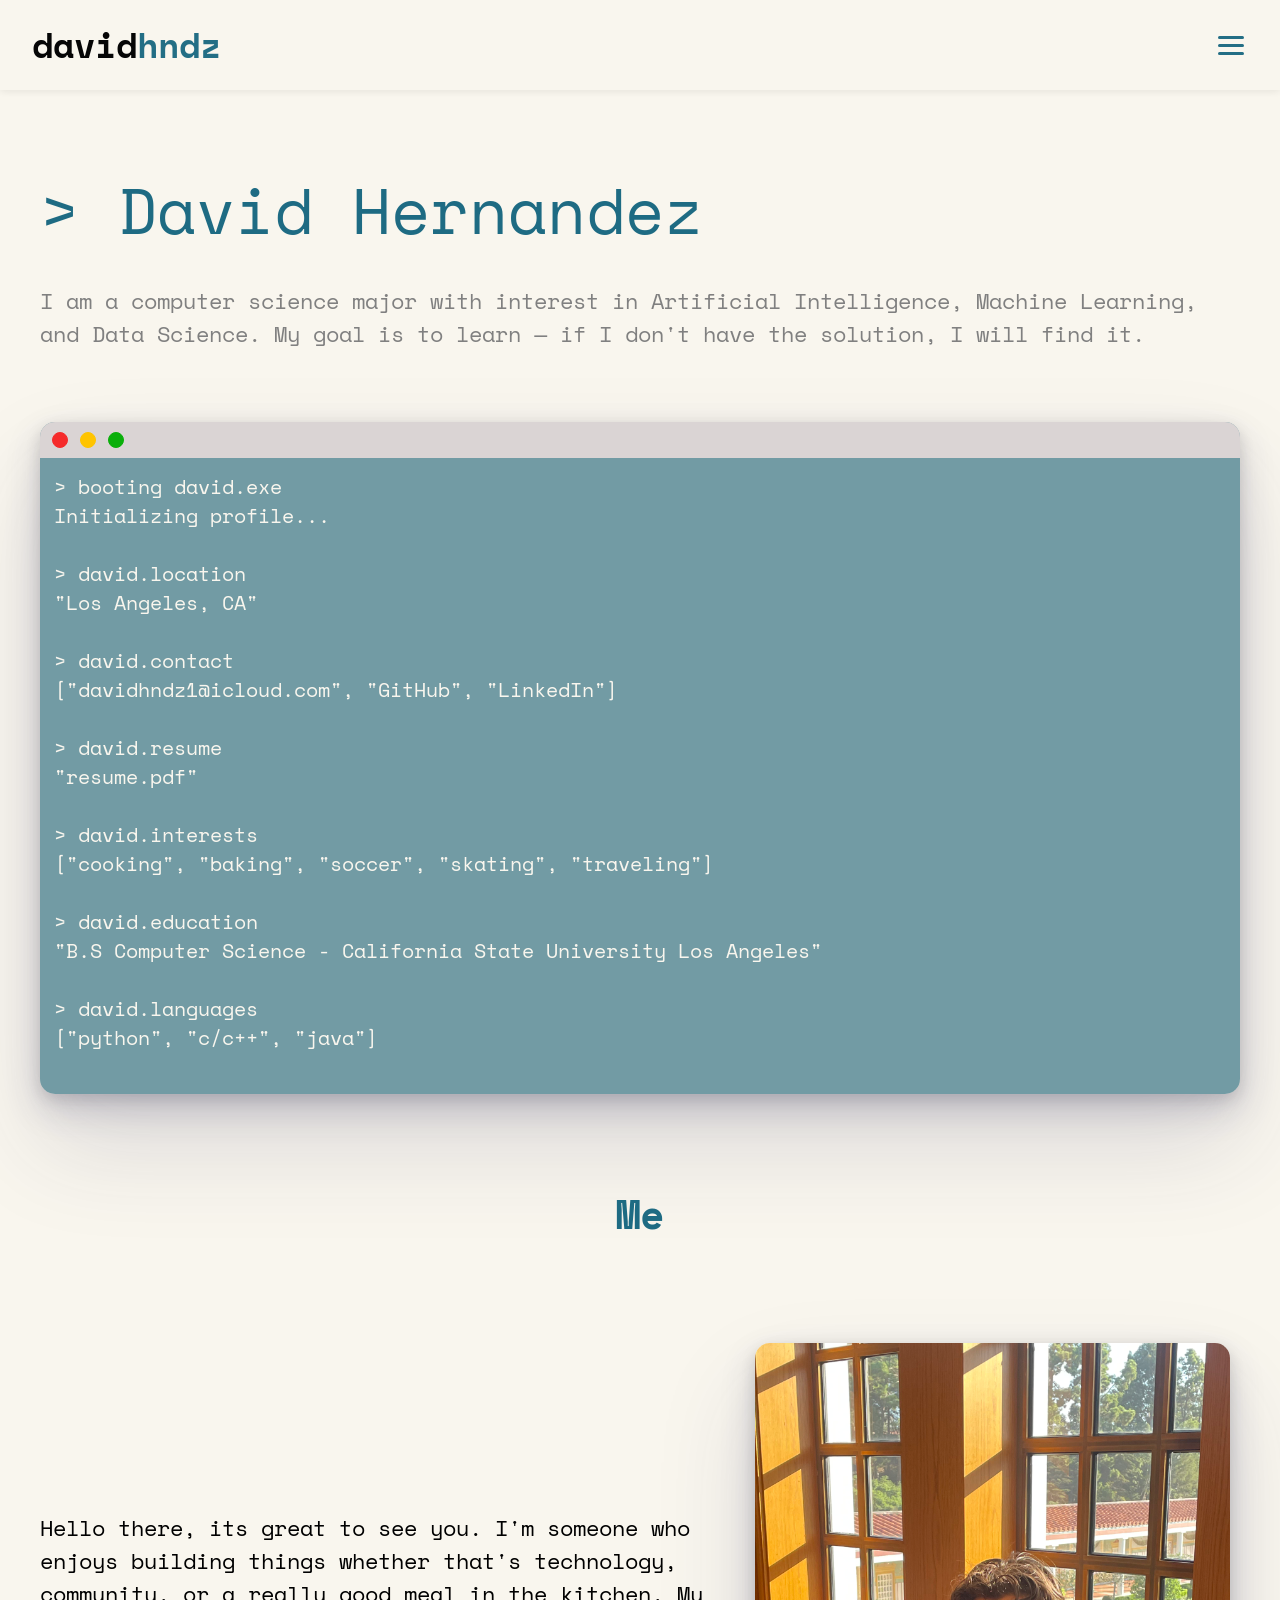
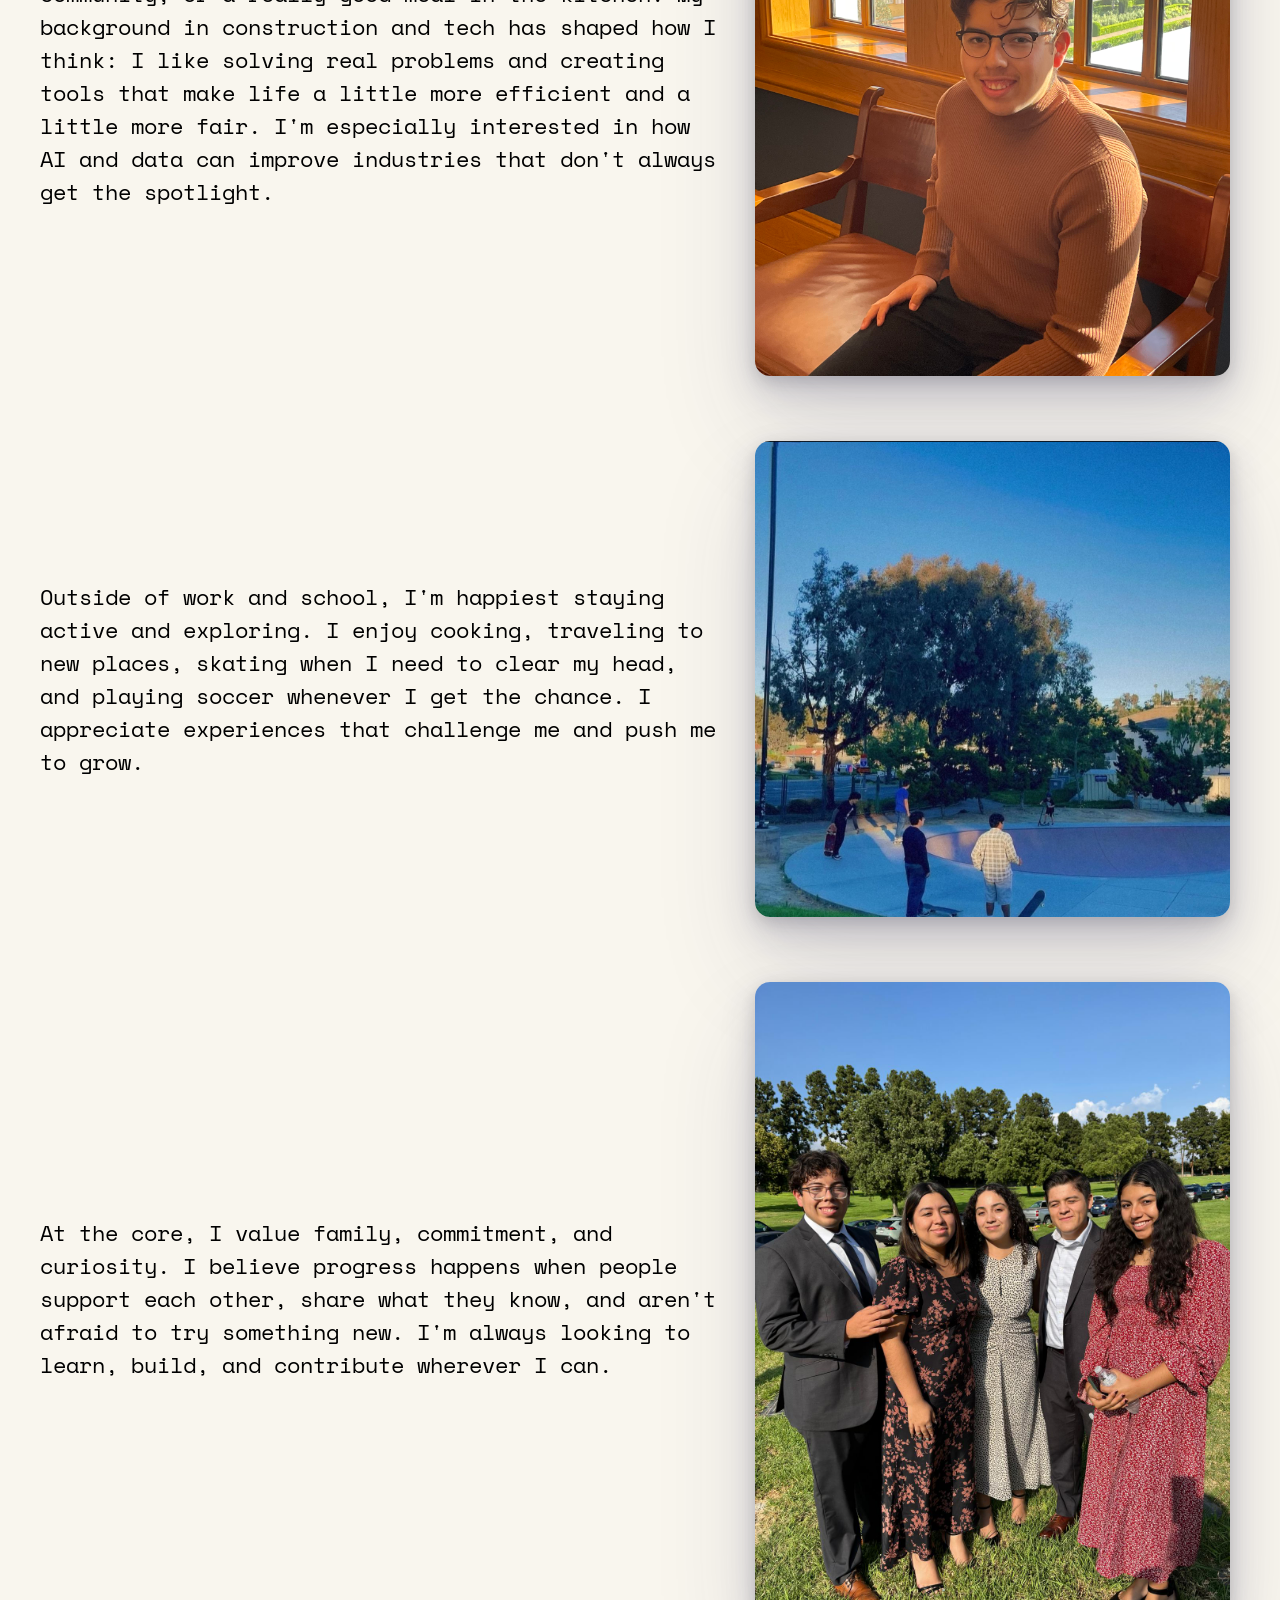
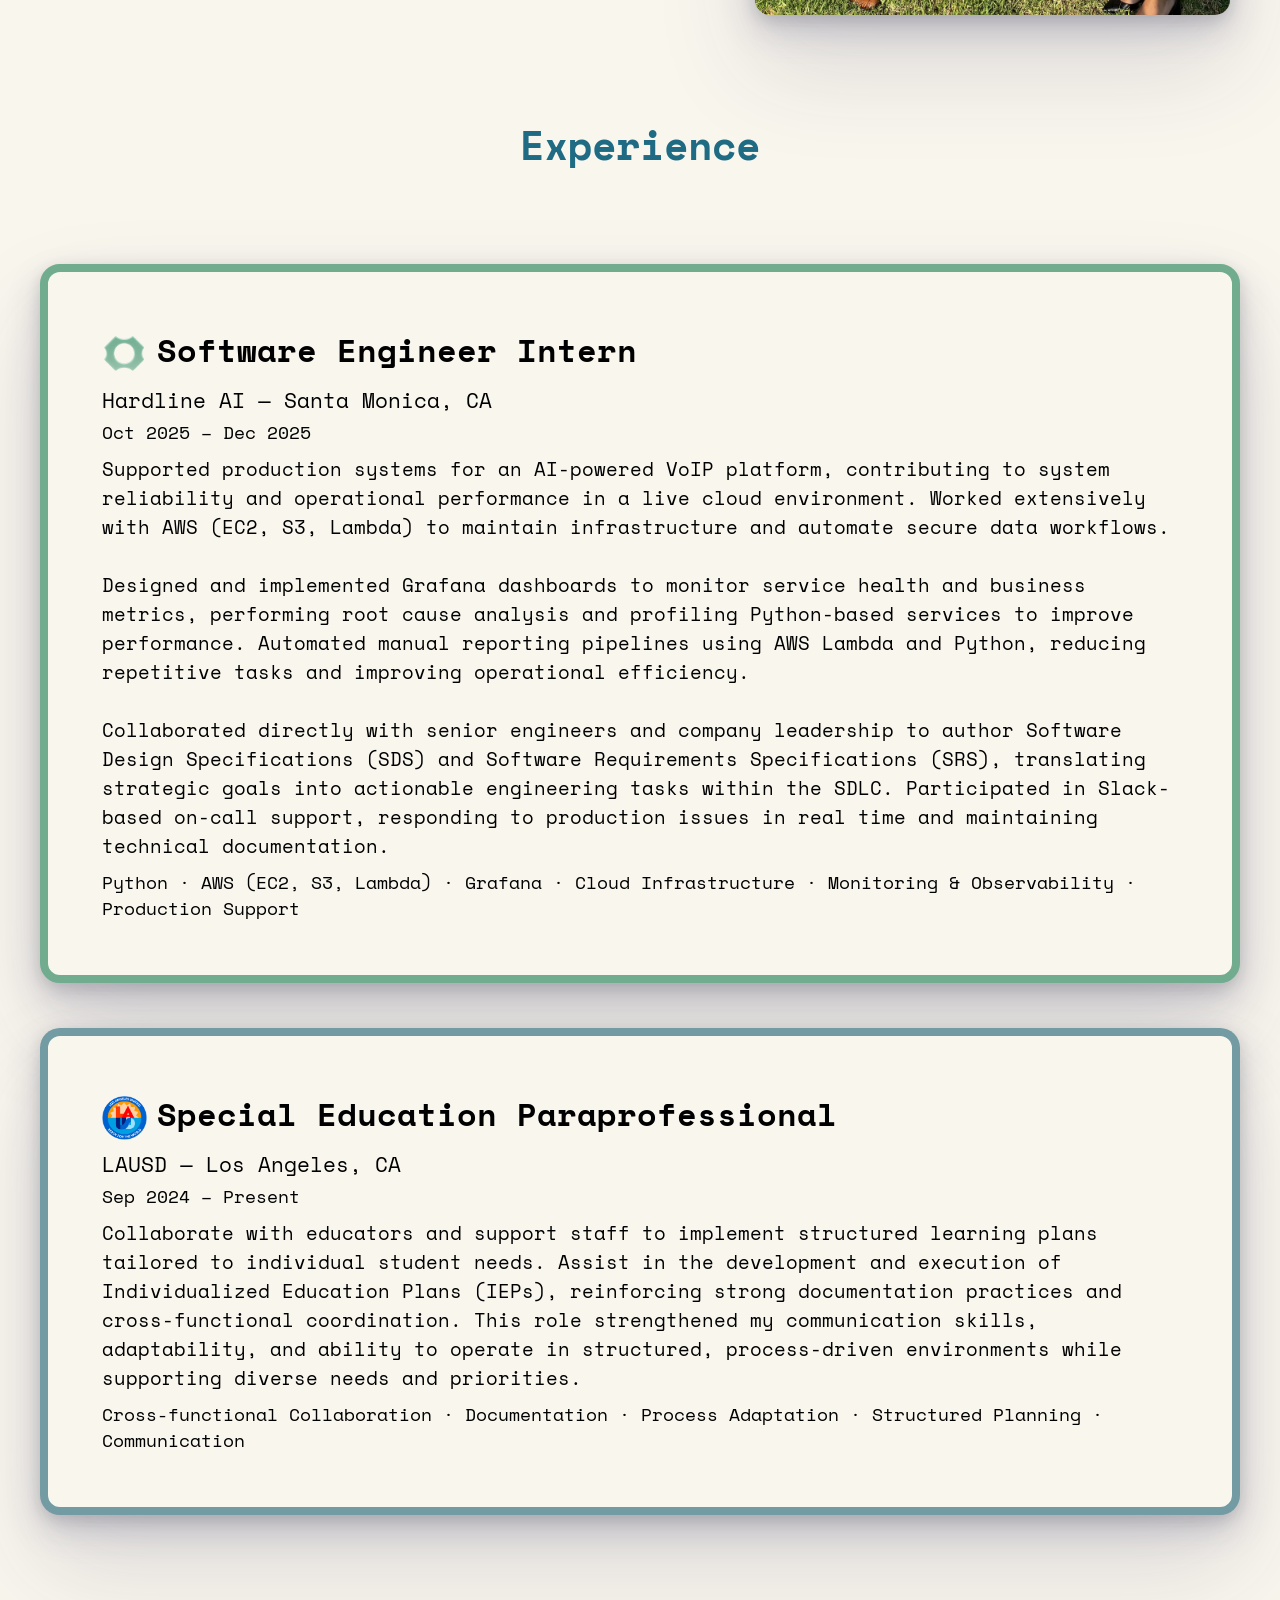
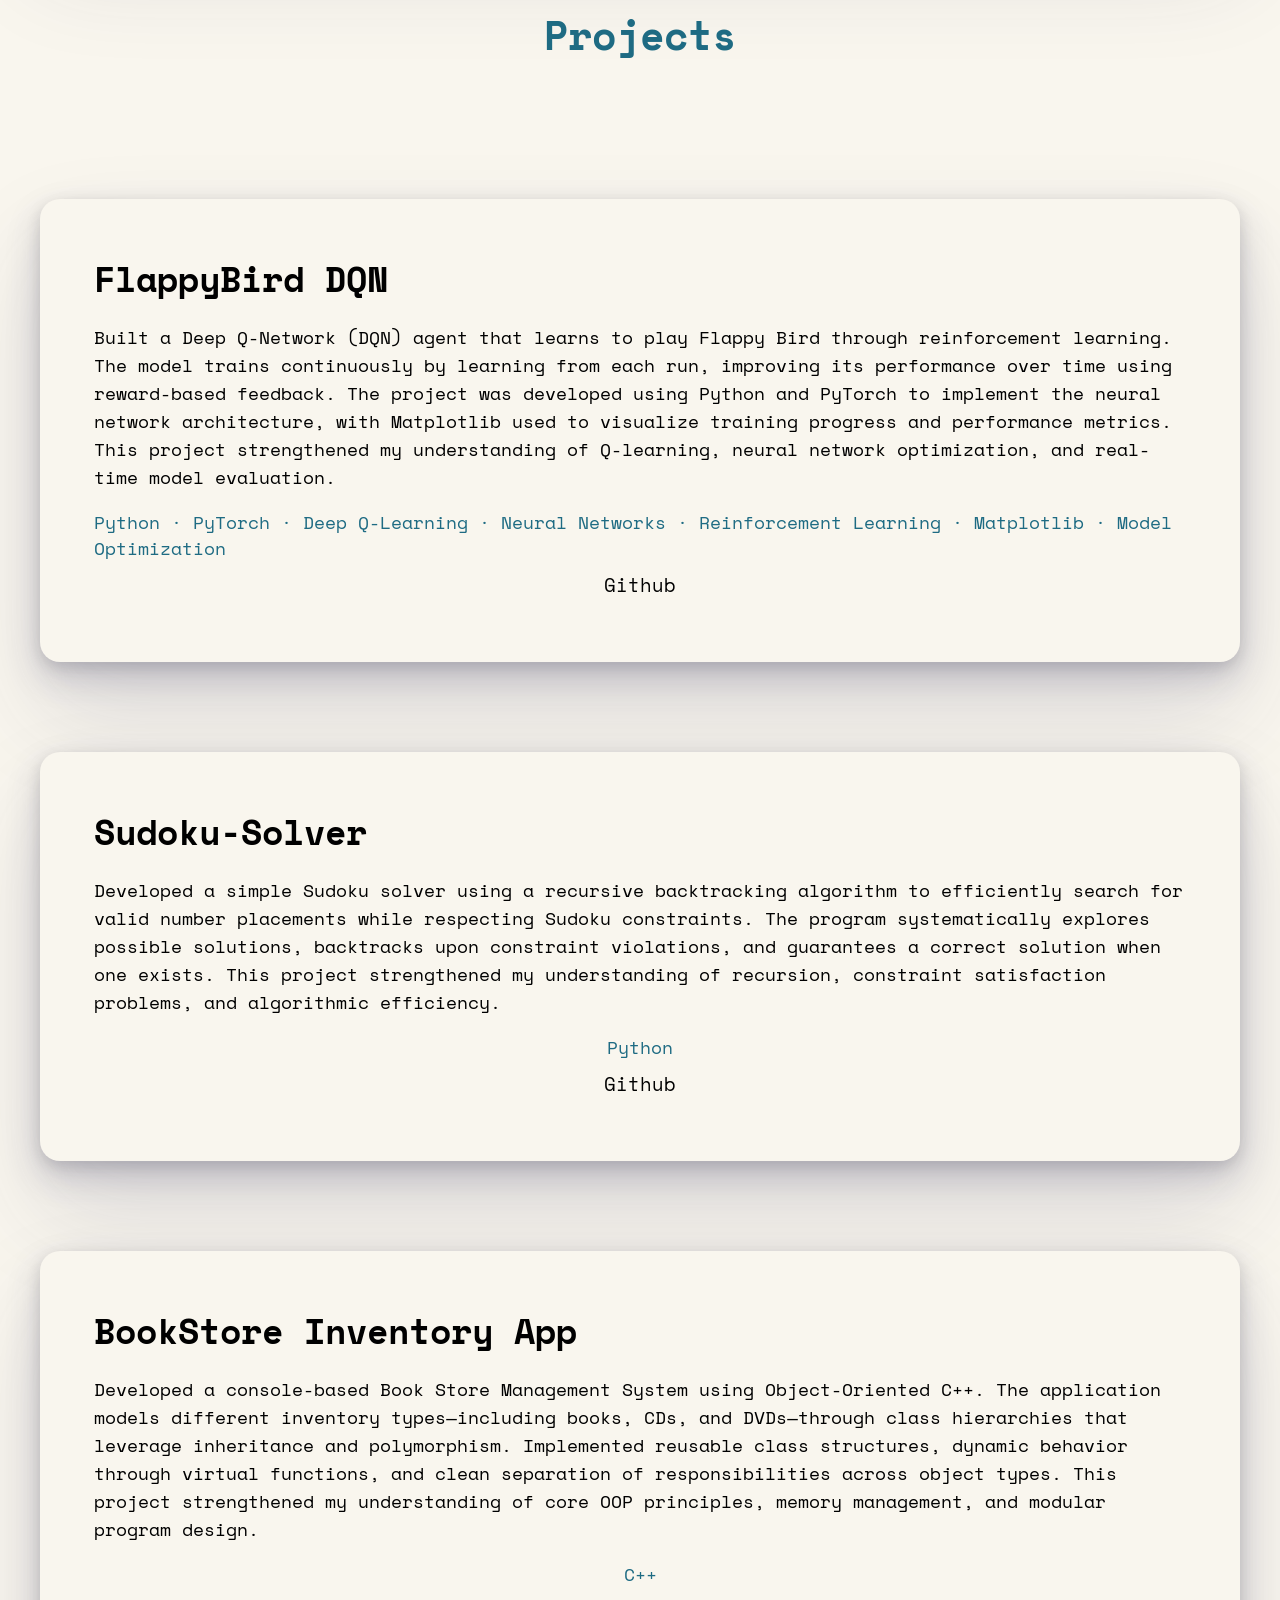
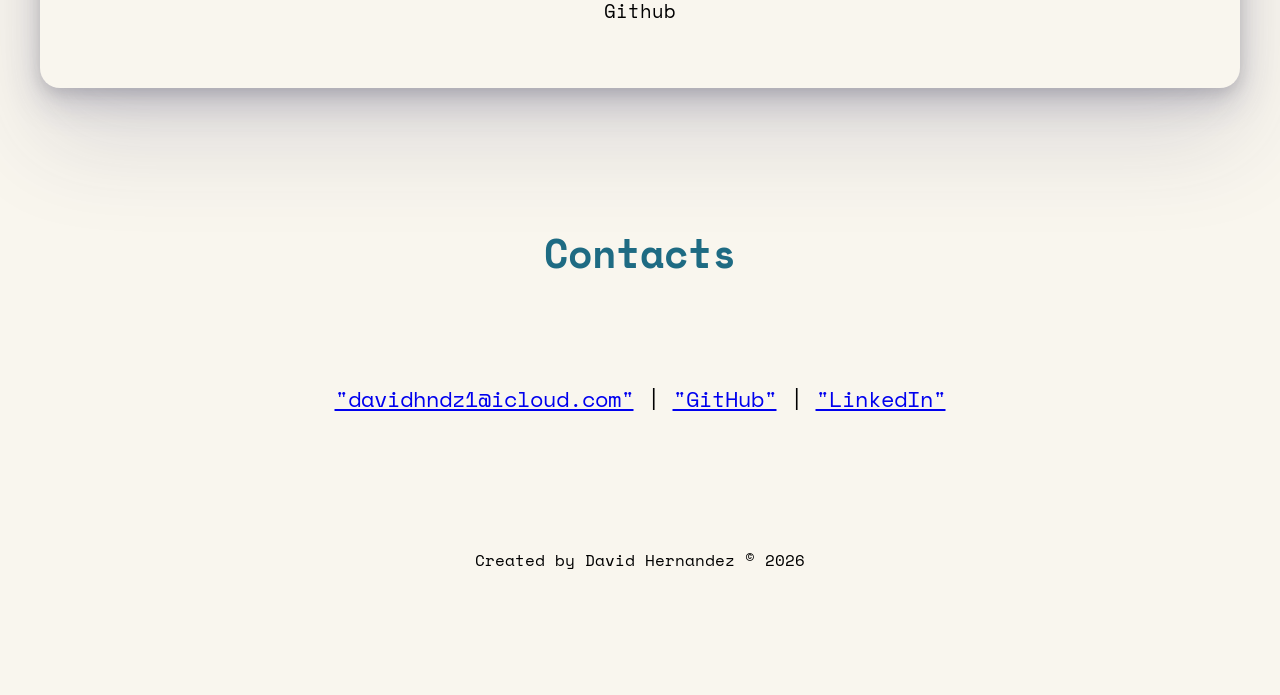
==== index.html @ 8d1aa9e1 "pushed website files" ====
<!DOCTYPE html>
<html lang="en">
<head>
    <meta charset="UTF-8">
    <meta name="viewport" content="width=device-width, initial-scale=1.0">
    <title>davidhndz</title>
    <link rel="stylesheet" href="style.css">
    <link rel="preconnect" href="https://fonts.googleapis.com">
    <link rel="preconnect" href="https://fonts.gstatic.com" crossorigin>
    <link href="https://fonts.googleapis.com/css2?family=Space+Mono:ital,wght@0,400;0,700;1,400;1,700&display=swap" rel="stylesheet">
</head>
<body>
    <nav class="navbar">
        <h2 class="logo">david<span>hndz</span></h2>
        <!-- Hamburger button — only visible on mobile -->
        <button class="hamburger" id="hamburger" aria-label="Toggle navigation">
            <span></span>
            <span></span>
            <span></span>
        </button>
        <ul id="nav-links">
            <li><a href="#home">Home</a></li>
            <li><a href="#me">About</a></li>
            <li><a href="#experience">Experience</a></li>
            <li><a href="#projects">Portfolio</a></li>
            <li><a href="#contact">Contact</a></li>
        </ul>
    </nav>
    <div class="container">
        <div class="hero">

            <div id="home" class="hero-container">
                <div class="hero-title">
                    <p> > David Hernandez</p>
                </div>
                <div class="hero-description">
                    <!-- Removed hard <br> tags so text reflows naturally on any screen size -->
                    <p>I am a computer science major with interest in Artificial Intelligence, Machine Learning, and Data Science. My goal is to learn — if I don't have the solution, I will find it.</p>
                </div>
            </div>
            <div class="hero-about">
                <div class="about-bar">
                    <div class="about-button red"></div>
                    <div class="about-button yellow"></div>
                    <div class="about-button green"></div>
                </div>
                <div class="about-window">
                <p>> booting david.exe</p>
                <p>  Initializing profile...</p> <br>
                <p>> david.location</p>
                <p>  "Los Angeles, CA"</p> <br>
                <p>> david.contact</p>
                <p>  [<a href="mailto:davidhndz1@icloud.com">"davidhndz1@icloud.com"</a>, <a href="https://github.com/davidhndz">"GitHub"</a>, <a href="https://www.linkedin.com/in/davidhndz">"LinkedIn"</a>]</p> <br>
                <p>> david.resume</p>
                <a href="files/resume.pdf" download>"resume.pdf"</a> <br>
                <p>> david.interests</p>
                <p>  ["cooking", "baking", "soccer",  "skating", "traveling"]</p> <br>
                <p>> david.education</p>
                <p>  "B.S Computer Science - California State University Los Angeles"</p> <br>
                <p>> david.languages</p>
                <p>  ["python", "c/c++", "java"]</p> <br>
                </div>
            </div>
            <h2 id="me" class="section-title">Me</h2>
            <div class="hero-me">
                <div class="me-card">
                    <div class="me-text">
                    <p>Hello there, its great to see you. I'm someone who enjoys building things whether that's technology, community, or a really good meal in the kitchen. My background in construction and tech has shaped how I think: I like solving real problems and creating tools that make life a little more efficient and a little more fair. I'm especially interested in how AI and data can improve industries that don't always get the spotlight.</p>
                    </div>

                    <div class="me-img">
                        <img src="img/me.jpg" alt="A photo of me (David)">
                    </div>
                </div>
                <div class="me-card">
                    <div class="me-text">
                    <p>Outside of work and school, I'm happiest staying active and exploring. I enjoy cooking, traveling to new places, skating when I need to clear my head, and playing soccer whenever I get the chance. I appreciate experiences that challenge me and push me to grow.</p>
                    </div>

                    <div class="me-img">
                        <img src="img/skate.jpg" alt="A photo of me skating">
                    </div>
                </div>
                <div class="me-card">
                    <div class="me-text">
                    <p>At the core, I value family, commitment, and curiosity. I believe progress happens when people support each other, share what they know, and aren't afraid to try something new. I'm always looking to learn, build, and contribute wherever I can.</p>
                    </div>

                    <div class="me-img">
                        <img src="img/family.JPG" alt="A photo of me and my cousins">
                    </div>
                </div>
            </div>
            <h2 id="experience" class="section-title">Experience</h2>
            <div class="hero-experience">
                <div class="experience-card">
                    <div class="experience-title"><h1><img src="img/HARDLINE-APP-ICON.png" alt="Hardline AI logo">Software Engineer Intern</h1></div>
                    <div class="experience-company">Hardline AI — Santa Monica, CA</div>
                    <div class="experience-date">Oct 2025 – Dec 2025</div>
                    <div class="experience-text">Supported production systems for an AI-powered VoIP platform, contributing to system reliability and operational performance in a live cloud environment. Worked extensively with AWS (EC2, S3, Lambda) to maintain infrastructure and automate secure data workflows.<br><br>Designed and implemented Grafana dashboards to monitor service health and business metrics, performing root cause analysis and profiling Python-based services to improve performance. Automated manual reporting pipelines using AWS Lambda and Python, reducing repetitive tasks and improving operational efficiency.<br> <br>Collaborated directly with senior engineers and company leadership to author Software Design Specifications (SDS) and Software Requirements Specifications (SRS), translating strategic goals into actionable engineering tasks within the SDLC. Participated in Slack-based on-call support, responding to production issues in real time and maintaining technical documentation.</div>
                    <div class="experience-technologies">
                    Python · AWS (EC2, S3, Lambda) · Grafana · Cloud Infrastructure · Monitoring & Observability · Production Support
                    </div>
                </div>
                <div class="experience-card">
                    <div class="experience-title"><h1><img src="img/LAUSD_seal.png" alt="LAUSD logo">Special Education Paraprofessional</h1></div>
                    <div class="experience-company">LAUSD — Los Angeles, CA</div>
                    <div class="experience-date">Sep 2024 – Present</div>
                    <div class="experience-text">Collaborate with educators and support staff to implement structured learning plans tailored to individual student needs. Assist in the development and execution of Individualized Education Plans (IEPs), reinforcing strong documentation practices and cross-functional coordination. This role strengthened my communication skills, adaptability, and ability to operate in structured, process-driven environments while supporting diverse needs and priorities.</div>
                    <div class="experience-technologies">Cross-functional Collaboration · Documentation · Process Adaptation · Structured Planning · Communication</div>
                </div>
            </div>
            <h2 id="projects" class="section-title">Projects</h2>
            <div class="hero-projects">
                <div class="project-card">
                    <div class="project-title"><h1>FlappyBird DQN</h1></div>
                    <div class="project-text"> Built a Deep Q-Network (DQN) agent that learns to play Flappy Bird through reinforcement learning. The model trains continuously by learning from each run, improving its performance over time using reward-based feedback. The project was developed using Python and PyTorch to implement the neural network architecture, with Matplotlib used to visualize training progress and performance metrics. This project strengthened my understanding of Q-learning, neural network optimization, and real-time model evaluation.</div>
                    <div class="project-skills">Python · PyTorch · Deep Q-Learning · Neural Networks · Reinforcement Learning · Matplotlib · Model Optimization</div>
                    <div class="project-links"><a href="https://github.com/davidhndz/flappybird-DQN">Github</a></div>
                </div>

                <div class="project-card">
                    <div class="project-title"><h1>Sudoku-Solver</h1></div>
                    <div class="project-text">Developed a simple Sudoku solver using a recursive backtracking algorithm to efficiently search for valid number placements while respecting Sudoku constraints. The program systematically explores possible solutions, backtracks upon constraint violations, and guarantees a correct solution when one exists. This project strengthened my understanding of recursion, constraint satisfaction problems, and algorithmic efficiency.</div>
                    <div class="project-skills">Python</div>
                    <div class="project-links"><a href="https://github.com/davidhndz/Sudoku-Solver">Github</a></div>
                </div>
                <div class="project-card">
                    <div class="project-title"><h1>BookStore Inventory App</h1></div>
                    <div class="project-text">Developed a console-based Book Store Management System using Object-Oriented C++. The application models different inventory types—including books, CDs, and DVDs—through class hierarchies that leverage inheritance and polymorphism. Implemented reusable class structures, dynamic behavior through virtual functions, and clean separation of responsibilities across object types. This project strengthened my understanding of core OOP principles, memory management, and modular program design.</div>
                    <div class="project-skills">C++</div>
                    <div class="project-links"><a href="https://github.com/davidhndz/Bookstore_Inventory_App">Github</a></div>
                </div>
            </div>
            <h2 id="contact" class="section-title">Contacts</h2>
            <div class="hero-contact">
                <div class="contact-list">
                    <p><a href="mailto:davidhndz1@icloud.com">"davidhndz1@icloud.com"</a> | <a href="https://github.com/davidhndz">"GitHub"</a> | <a href="https://www.linkedin.com/in/davidhndz">"LinkedIn"</a></p>
                </div>
            </div>

        </div>
        <footer>
        <p>Created by David Hernandez &copy; 2026</p>
        </footer>
    </div>

    <script>
        const hamburger = document.getElementById('hamburger');
        const navLinks = document.getElementById('nav-links');

        // Toggle menu open/close
        hamburger.addEventListener('click', () => {
            hamburger.classList.toggle('open');
            navLinks.classList.toggle('open');
        });

        // Close menu automatically when any nav link is tapped
        navLinks.querySelectorAll('a').forEach(link => {
            link.addEventListener('click', () => {
                hamburger.classList.remove('open');
                navLinks.classList.remove('open');
            });
        });
    </script>
</body>

</html>
---- style.css ----
html, body {
    overflow-x: hidden;
    width: 100%;
    position: relative;
    scroll-behavior: smooth;
}

/* Give every anchor target enough top clearance for the fixed navbar */
#home, #me, #experience, #projects, #contact {
    scroll-margin-top: 12vh;
}

* {
    padding: 0;
    margin: 0;
    box-sizing: border-box;
    font-family: "Space Mono", monospace;
}
body {
    background-color: #f9f6ee;
}
.container {
    min-height: 100vh;   /* was height: 100vh — fixed height was capping scroll range */
    width: 100%;
    margin-top: 0px;
    margin-bottom: 0px;
    margin-left: auto;
    margin-right: auto;
    max-width: 1550px;
    padding: 0 40px;
}

.navbar {
    position: fixed;
    top: 0;
    left: 0;
    width: 100%;
    height: 10vh;
    display: flex;
    justify-content: space-between;
    align-items: center;
    padding: 1rem 2rem;
    background: #f9f6ee;
    box-shadow: 0 2px 8px rgba(0,0,0,0.08);
    z-index: 1000;
    opacity: 0.98;
    backdrop-filter: blur(8px);
}
.logo {
    color: black;
    font-size: 2.2em;
    justify-content: left;
}
.logo span {
    color: #1e6b83;
}

nav ul li {
    list-style: none;
    display: inline-block;
    padding: 10px 50px;
}

nav ul li a {
    color: #1e6b83;
    text-decoration: none;
    font-weight: bold;
    font-size: 1.4em;
    
}
nav ul li a:hover {
    color: black;
}

.hero-container {
    display: flex;
    flex-direction: column;
    justify-content: flex-end;
    margin-top: 18vh;
    margin-bottom: 0;
    margin-left: auto;
    margin-right: auto;
}

.hero-container .hero-title {
    color: #1e6b83;
    font-size: 5.8em;
    justify-content: center;
    margin-bottom: 3vh;
}

.hero-container .hero-description {
    color: grey;
    font-size: 1.7em;
    margin-bottom: 3vh;
}

.hero-about {
    background-color: #1b61749a;
    display: flex;
    flex-direction: column;
    height: max-content;
    width: 100%;
    margin-top: 5vh;
    border: #1e6b83;
    border-radius: 15px;
    box-shadow: 0 50px 100px rgba(50, 50, 93, .15), 0 15px 35px rgba(50, 50, 93, .2), 0 5px 15px rgba(0, 0, 0, .12);
    
}
.hero-about a {
    text-decoration: none;
    color: #f9f6ee;
}

.about-bar {
    width: 100%;
    height: 4vh;
    display: flex;
    justify-content: flex-start;
    align-items: center;
    border: grey;
    border-top-left-radius: 15px;
    border-top-right-radius: 15px;
    background-color: rgb(218, 212, 212);
}

.about-button{
    height: 16px;
    width: 16px;
    display: flex;
    flex-direction: column;
    border: 1px solid;
    border-radius: 50%;
    margin-left: 12px;
    margin-right: 0px;
}
.about-button.red {
    border: 1px solid rgb(245, 43, 43);
    background-color: rgb(245, 43, 43);
}
.about-button.yellow{
    border: 1px solid rgb(255, 196, 0);
    background-color: rgb(255, 196, 0);
}
.about-button.green {
    border: 1px solid rgb(10, 175, 10);
    background-color: rgb(10, 175, 10);
}

.about-window {
    display:flex;
    background-color: transparent;
    flex-direction: column;
    font-size: 26px;
    font-weight: lighter;
    color: #f9f6ee;
    height: 80%;
    width: 80%;
    margin: 1.5vh 1.5vh 1.5vh 1.5vh;
    
}

.section-title {
    color: #1e6b83;
    font-size: 2.5em;
    display: flex;
    justify-content: center;
    margin-top: 10vh;
    margin-bottom: 10vh;
    text-decoration: #1e6b83;
}
.hero-projects {
    display: flex;
    flex-direction: column;
    justify-content: center;
    align-items: center;
}
.project-card {
    background-color: #f9f6ee;
    display: flex;
    flex-direction: column;
    justify-content: left;
    align-items: left;
    box-shadow: 0 50px 100px rgba(50, 50, 93, .15), 0 15px 35px rgba(50, 50, 93, .2), 0 5px 15px rgba(0, 0, 0, .12);
    height: max-content;
    width: 100%;
    max-width: 1400px;   /* controls how wide they get */
    margin: 5vh auto;
    padding: 6vh;
    border: #1e6b83;
    border-radius: 20px;
}
.project-title {
    margin-bottom: 2vh;
    font-size: 1.1em;
    color:black
}
.project-text {
    font-size: 1.15em;
    margin-bottom: 2vh;
    color:black
}

.project-skills {
    font-size: 1.1em;
    margin-bottom: 1vh;
    align-self: center;
    color: #1e6b83;
}
.project-links {
    font-size: 1.2em;
    margin-bottom: 1vh;
    align-self: center;
    color: black;
    
}
.project-links a {
    text-decoration: none;
    color: black;
}


.me-card {
    
    display: flex;
    flex-direction:row;
    justify-content: center;
    align-items: center;
    height: max-content;
    width: 100%;
    max-width: 1500px;   /* controls how wide they get */
    margin: 5vh auto;
    
}

.me-text {
    display: flex;
    flex: 1;
    justify-content: center;
    align-items: center;
    margin-right: 17px;
    width: 50%;
    height: max-content;
    background-color: transparent;
    font-size: 28px;
    
}
.me-img {
    display: flex;
    flex: 0.7;
    justify-content: center;
    box-shadow: 0 50px 100px rgba(50, 50, 93, .15), 0 15px 35px rgba(50, 50, 93, .2), 0 5px 15px rgba(0, 0, 0, .12);
    align-items: center;
    margin: 10px;
    margin-left: 20px;
    
    border-radius: 15px;
}
.me-img img {
    width: 100%;
    height: 100%;
    object-fit: cover;   /* fills the box nicely */
    border-radius: 15px;
}

.experience-card {
    border: 8px solid rgb(112, 172, 141);
    background-color: #f9f6ee;
    display: flex;
    flex-direction: column;
    justify-content:flex-start;
    align-items: left;
    box-shadow: 0 50px 100px rgba(50, 50, 93, .15), 0 15px 35px rgba(50, 50, 93, .2), 0 5px 15px rgba(0, 0, 0, .12);
    height: max-content;
    width: 100%;
    max-width: 1400px;   /* controls how wide they get */
    margin: 5vh auto;
    padding: 6vh;
    border-radius: 20px;
}

.experience-card ~ .experience-card {
    border: 8px solid #1b61749a;
    background-color: #f9f6ee;
    display: flex;
    flex-direction: column;
    justify-content:flex-start;
    align-items: left;
    box-shadow: 0 50px 100px rgba(50, 50, 93, .15), 0 15px 35px rgba(50, 50, 93, .2), 0 5px 15px rgba(0, 0, 0, .12);
    height: max-content;
    width: 100%;
    max-width: 1400px;   /* controls how wide they get */
    margin: 5vh auto;
    padding: 6vh;
    border-radius: 20px;
}
.experience-technologies ~ .experience-technologies{
    color: #1b61749a;
}
.experience-title {
    display: flex;
    align-items: center; 
    gap: 20px; 
    margin-bottom: 1vh;
}
.experience-title img {
    height: 1.4em;
    padding-right: 10px;
    width: auto; 
    vertical-align: middle;
}
.experience-title h1 {
    margin: 0; 
}
.experience-company {
    margin-bottom: 3px;
    font-size: 1.3em;
}
.experience-date {
    margin-bottom: 1vh;
    font-size: 1.1em;
}
.experience-text {
    margin-bottom: 1vh;
    font-size: 1.2em;
}
.experience-technologies {
    font-size: 1.1em;
}

.hero-contact {
    display: flex;
    flex-direction: column;
    justify-content: center;
    align-items: center;

}

.contact-list {
    display: flex;
    justify-content: center;
    align-items: center;
    height: max-content;
    width: 100%;
    padding-top: 10px;
    padding-bottom: 10px;
    margin-bottom: 10vh;
    font-size: 28px;

}

footer {
    display: flex;
    align-items: center;
    justify-content: center;
    height: 10vh;
    margin-bottom: 10vh;
}

/* =============================================
   HAMBURGER BUTTON  (hidden on desktop)
   ============================================= */
.hamburger {
    display: none;
    flex-direction: column;
    justify-content: center;
    gap: 5px;
    cursor: pointer;
    background: none;
    border: none;
    padding: 4px;
    z-index: 1100;
}
.hamburger span {
    display: block;
    width: 26px;
    height: 3px;
    background-color: #1e6b83;
    border-radius: 3px;
    transition: transform 0.3s ease, opacity 0.3s ease;
}
/* Animate three bars into an X when the menu is open */
.hamburger.open span:nth-child(1) { transform: translateY(8px) rotate(45deg); }
.hamburger.open span:nth-child(2) { opacity: 0; }
.hamburger.open span:nth-child(3) { transform: translateY(-8px) rotate(-45deg); }


/* =============================================
   NARROW WINDOW  (≤ 960px)
   Triggers on any viewport this wide — desktop,
   tablet, or phone. Pure screen-size logic.
   ============================================= */
@media (max-width: 1280px) {

    /* --- Hamburger replaces the inline nav --- */
    .hamburger {
        display: flex;
    }
    .navbar ul {
        display: none;
        position: absolute;
        top: 10vh;
        left: 0;
        width: 100%;
        flex-direction: column;
        background: #f9f6ee;
        box-shadow: 0 4px 12px rgba(0,0,0,0.12);
        padding: 8px 0 16px;
        z-index: 999;
    }
    .navbar ul.open {
        display: flex;
    }
    nav ul li {
        display: block;
        padding: 12px 24px;
        text-align: left;
    }
    nav ul li a {
        font-size: 1.2em;
    }

    /* --- Content scaling --- */
    .hero-container .hero-title {
        font-size: 4em;
    }
    .hero-container .hero-description {
        font-size: 1.4em;
    }
    .about-window {
        font-size: 20px;
        width: 90%;
    }
    .me-text {
        font-size: 22px;
    }
    .contact-list {
        font-size: 22px;
    }
}


/* =============================================
   SMALL WINDOW  (≤ 650px)
   Extra scaling for very narrow viewports.
   ============================================= */
@media (max-width: 650px) {

    /* --- Layout --- */
    .container {
        padding: 0 18px;
    }

    /* --- Hero title & description --- */
    .hero-container {
        margin-top: 14vh;
    }
    .hero-container .hero-title {
        font-size: 2.4em;
    }
    .hero-container .hero-description {
        font-size: 1.05em;
    }

    /* --- About / terminal window --- */
    .about-window {
        font-size: 14px;
        width: 94%;
    }

    /* --- Me section: stack image below text --- */
    .me-card {
        flex-direction: column;
        gap: 20px;
        margin: 3vh auto;
    }
    .me-text {
        width: 100%;
        font-size: 17px;
        margin-right: 0;
    }
    .me-img {
        width: 100%;
        margin-left: 0;
        max-width: 420px;
    }

    /* --- Experience & Project cards --- */
    .experience-card,
    .experience-card ~ .experience-card,
    .project-card {
        padding: 4vh 3.5vw;
    }
    .experience-title h1 {
        font-size: 1em;
    }
    .experience-company {
        font-size: 1em;
    }
    .experience-text,
    .project-text {
        font-size: 0.95em;
    }
    .experience-technologies,
    .project-skills {
        font-size: 0.9em;
    }

    /* --- Section titles --- */
    .section-title {
        font-size: 1.8em;
        margin-top: 7vh;
        margin-bottom: 5vh;
    }

    /* --- Contact --- */
    .contact-list {
        font-size: 16px;
        flex-direction: column;
        gap: 10px;
        text-align: center;
    }
    .contact-list p {
        line-height: 2;     /* more breathing room between the pipe-separated links */
    }
}
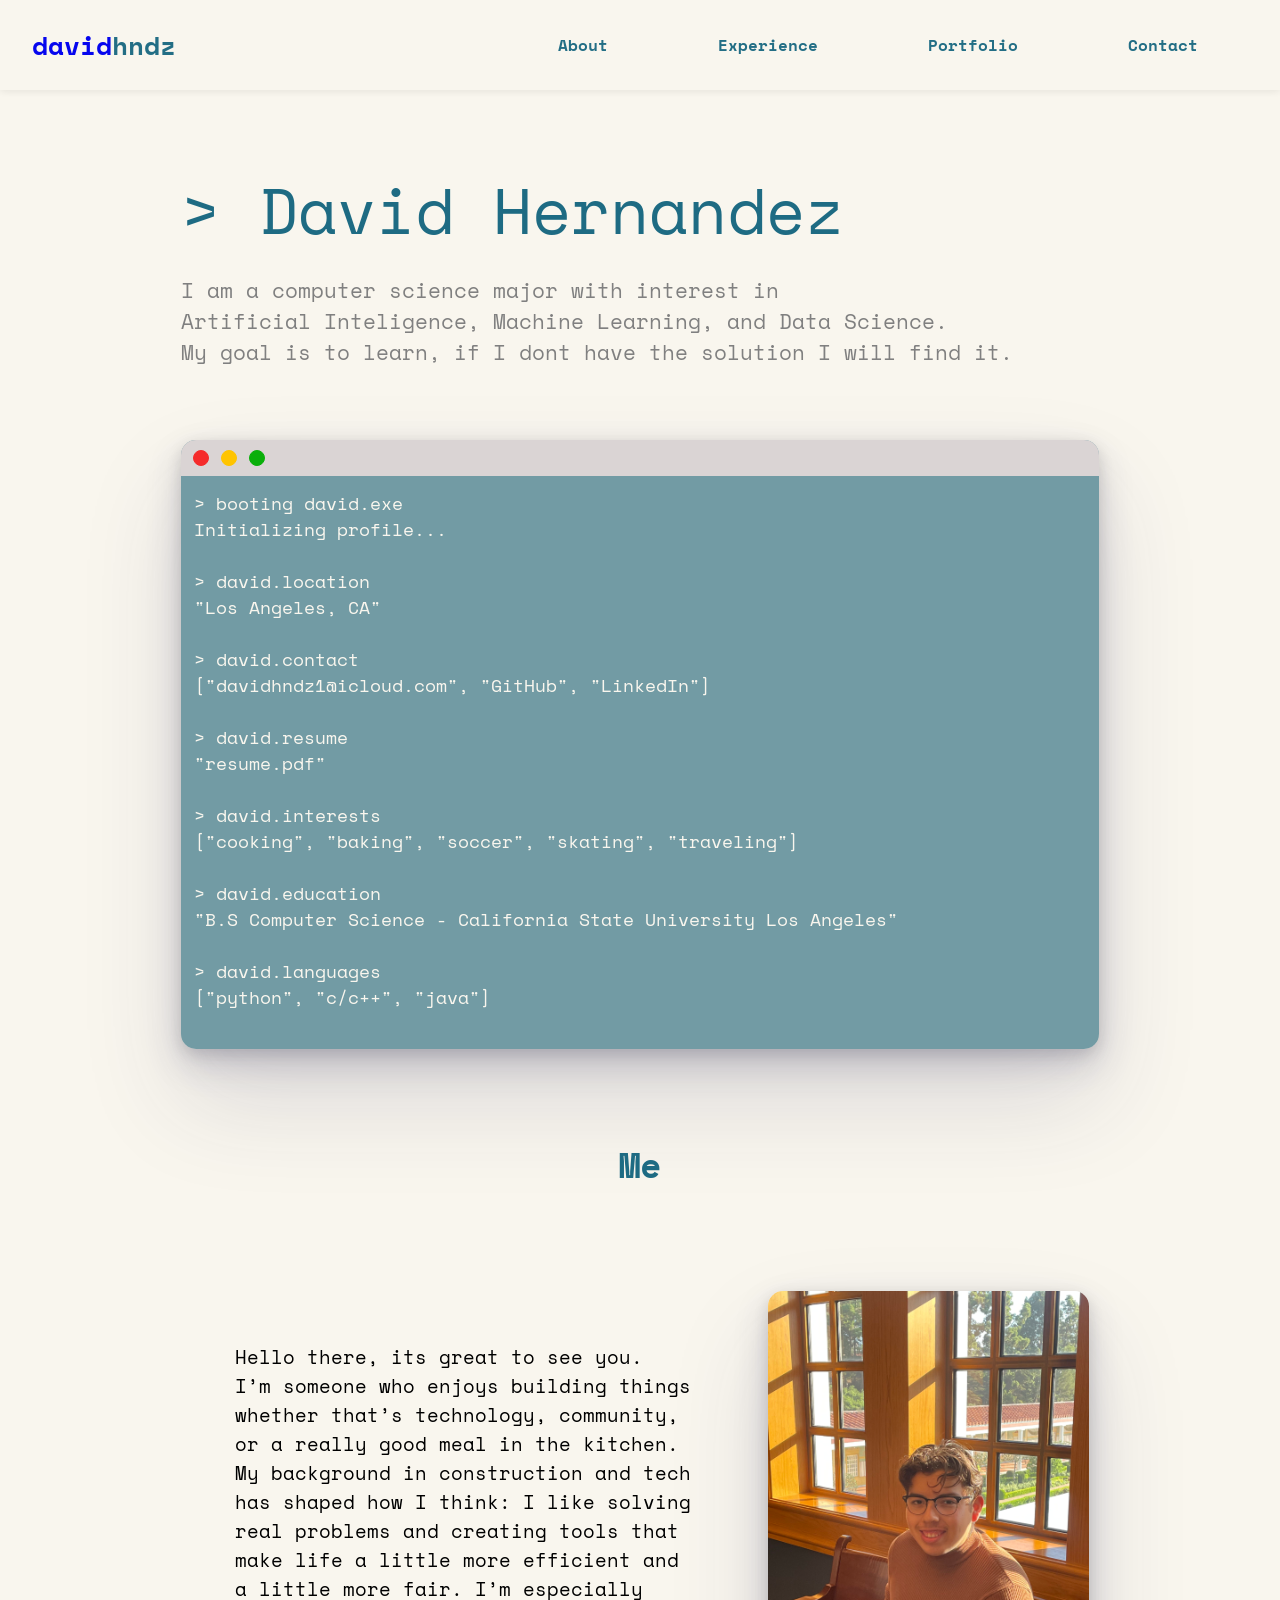
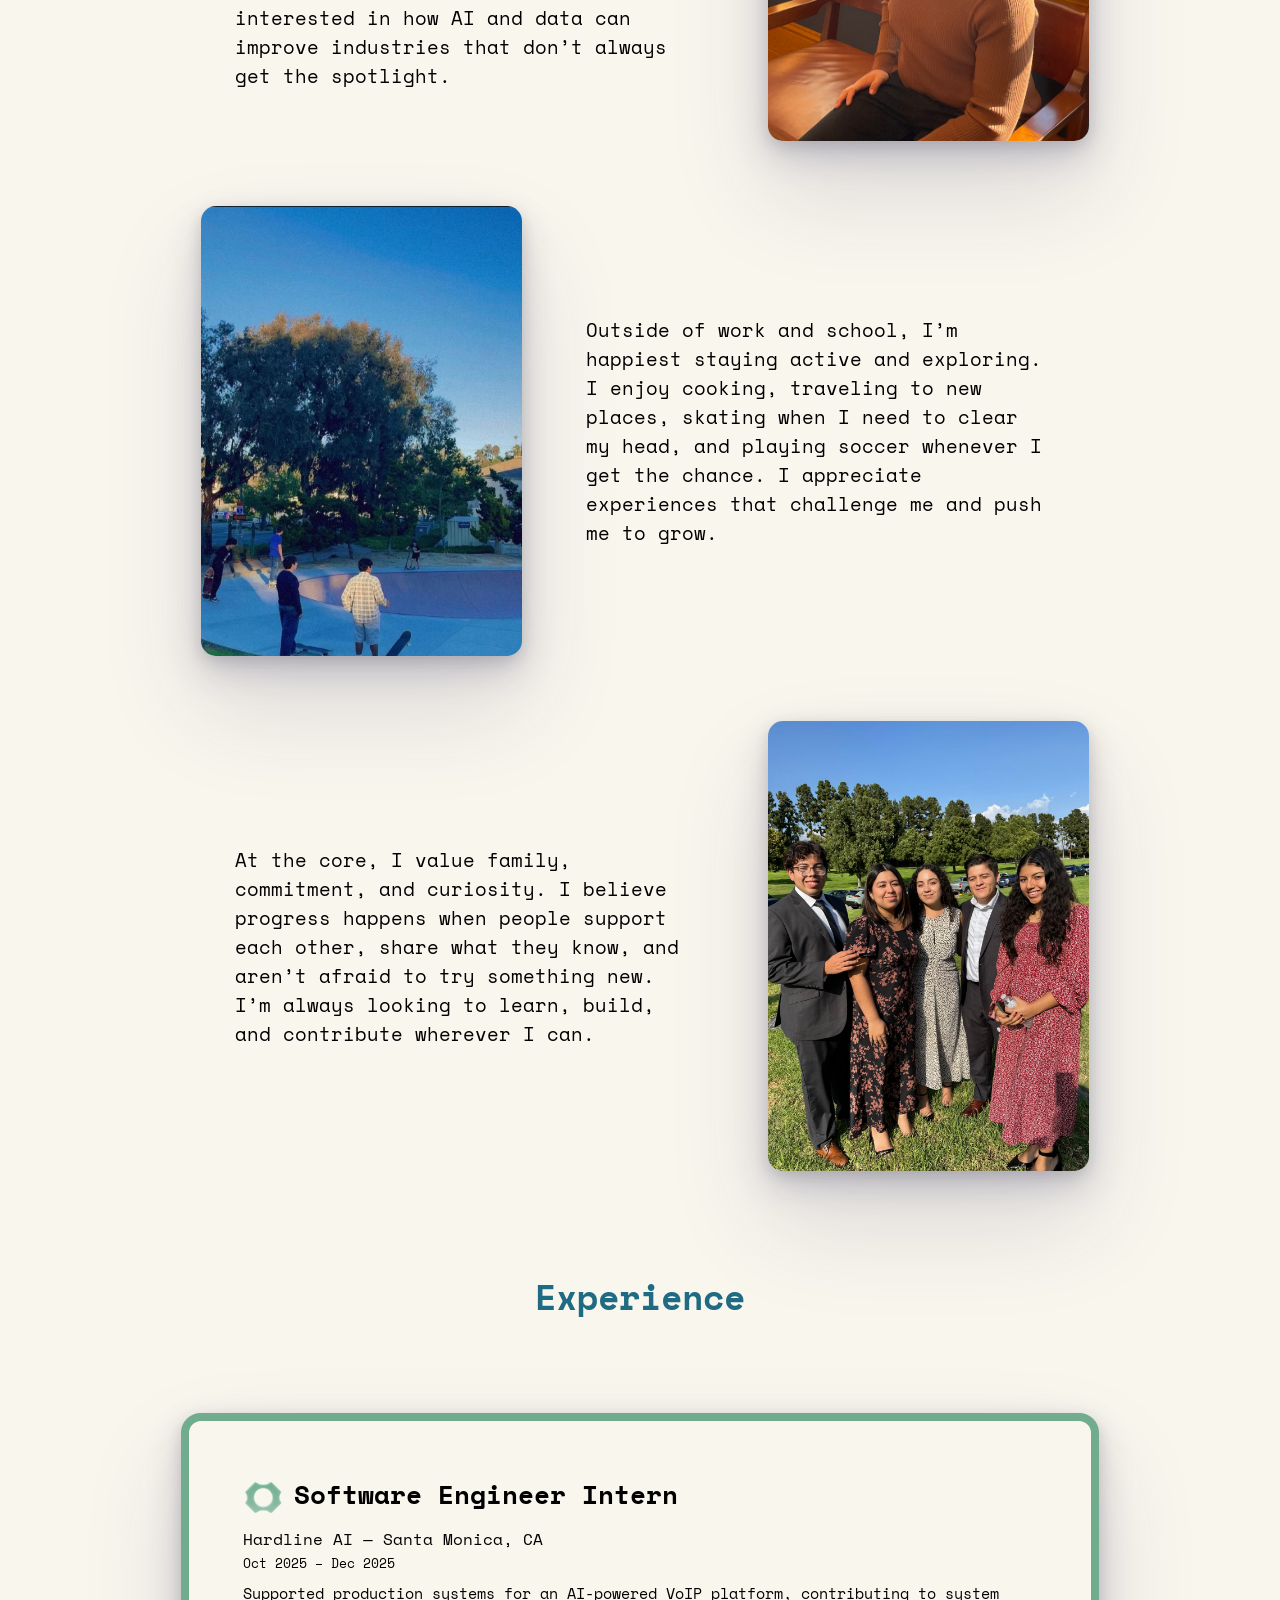
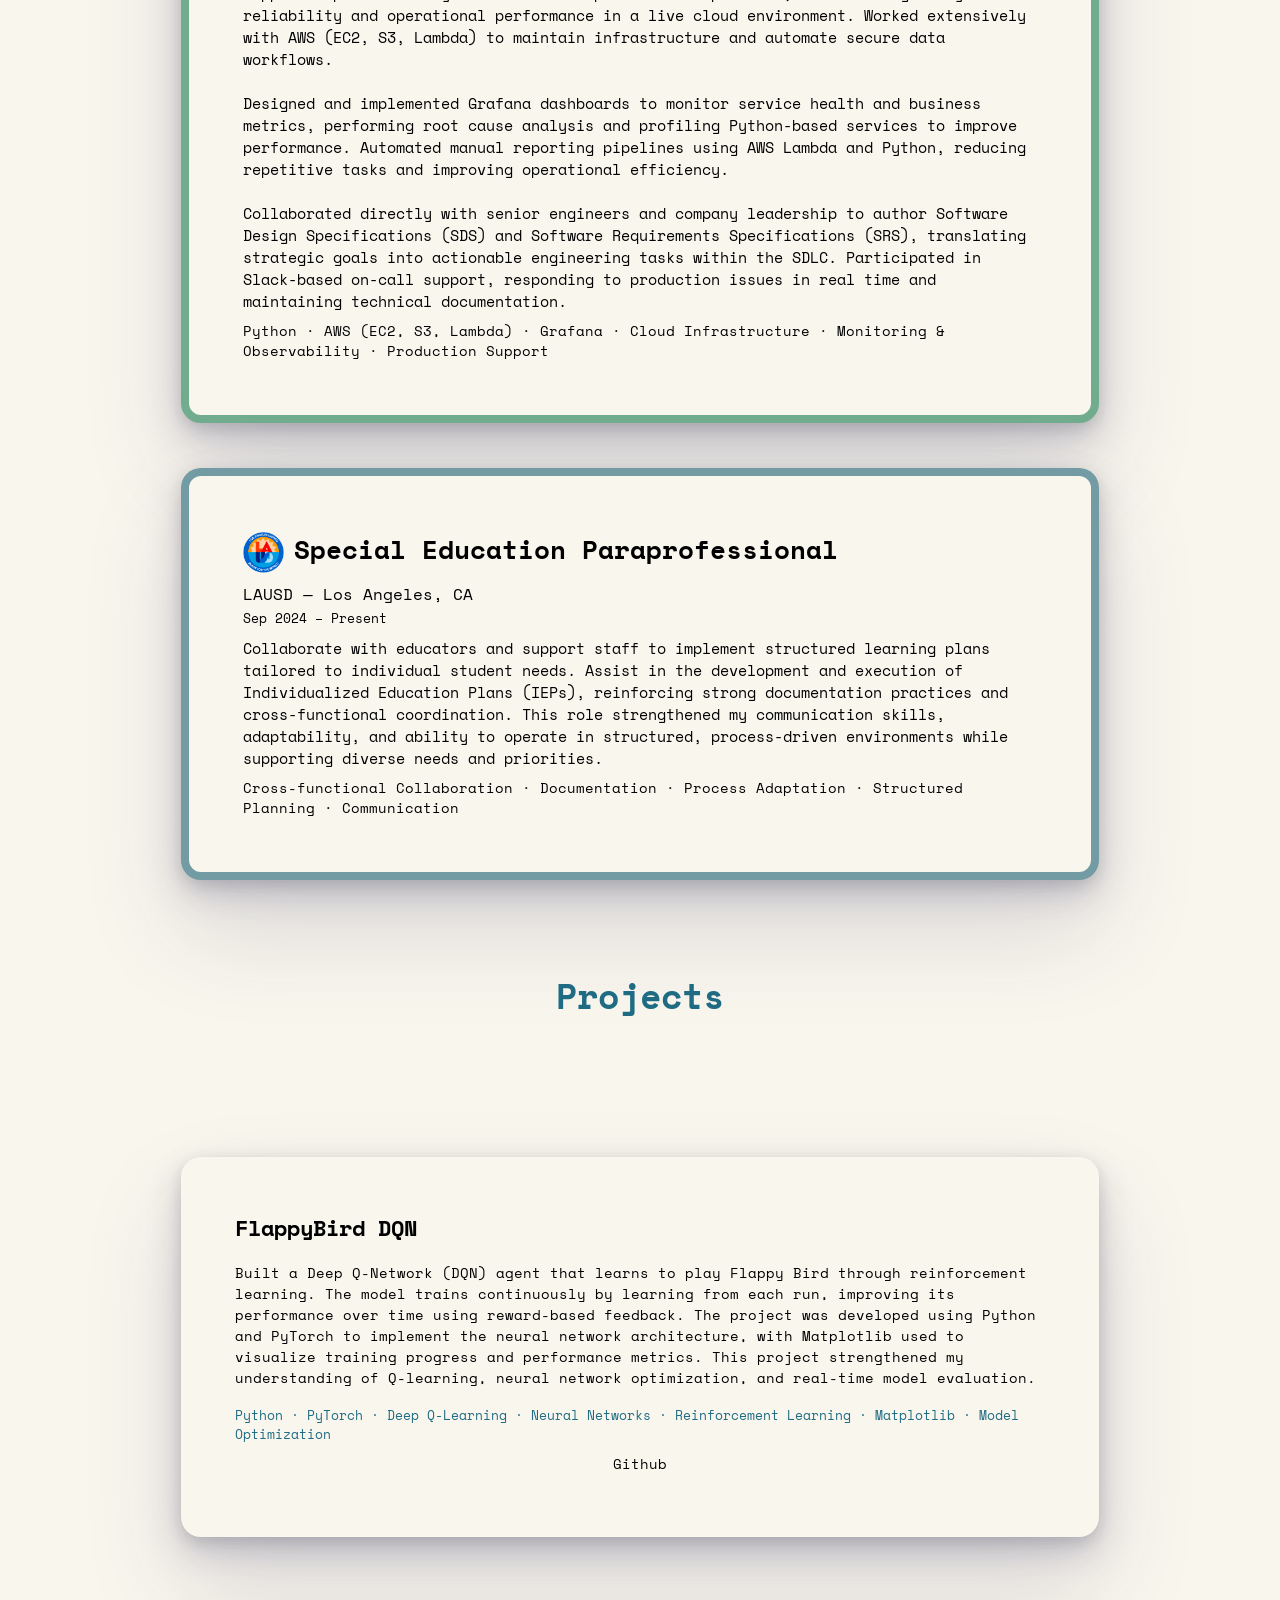
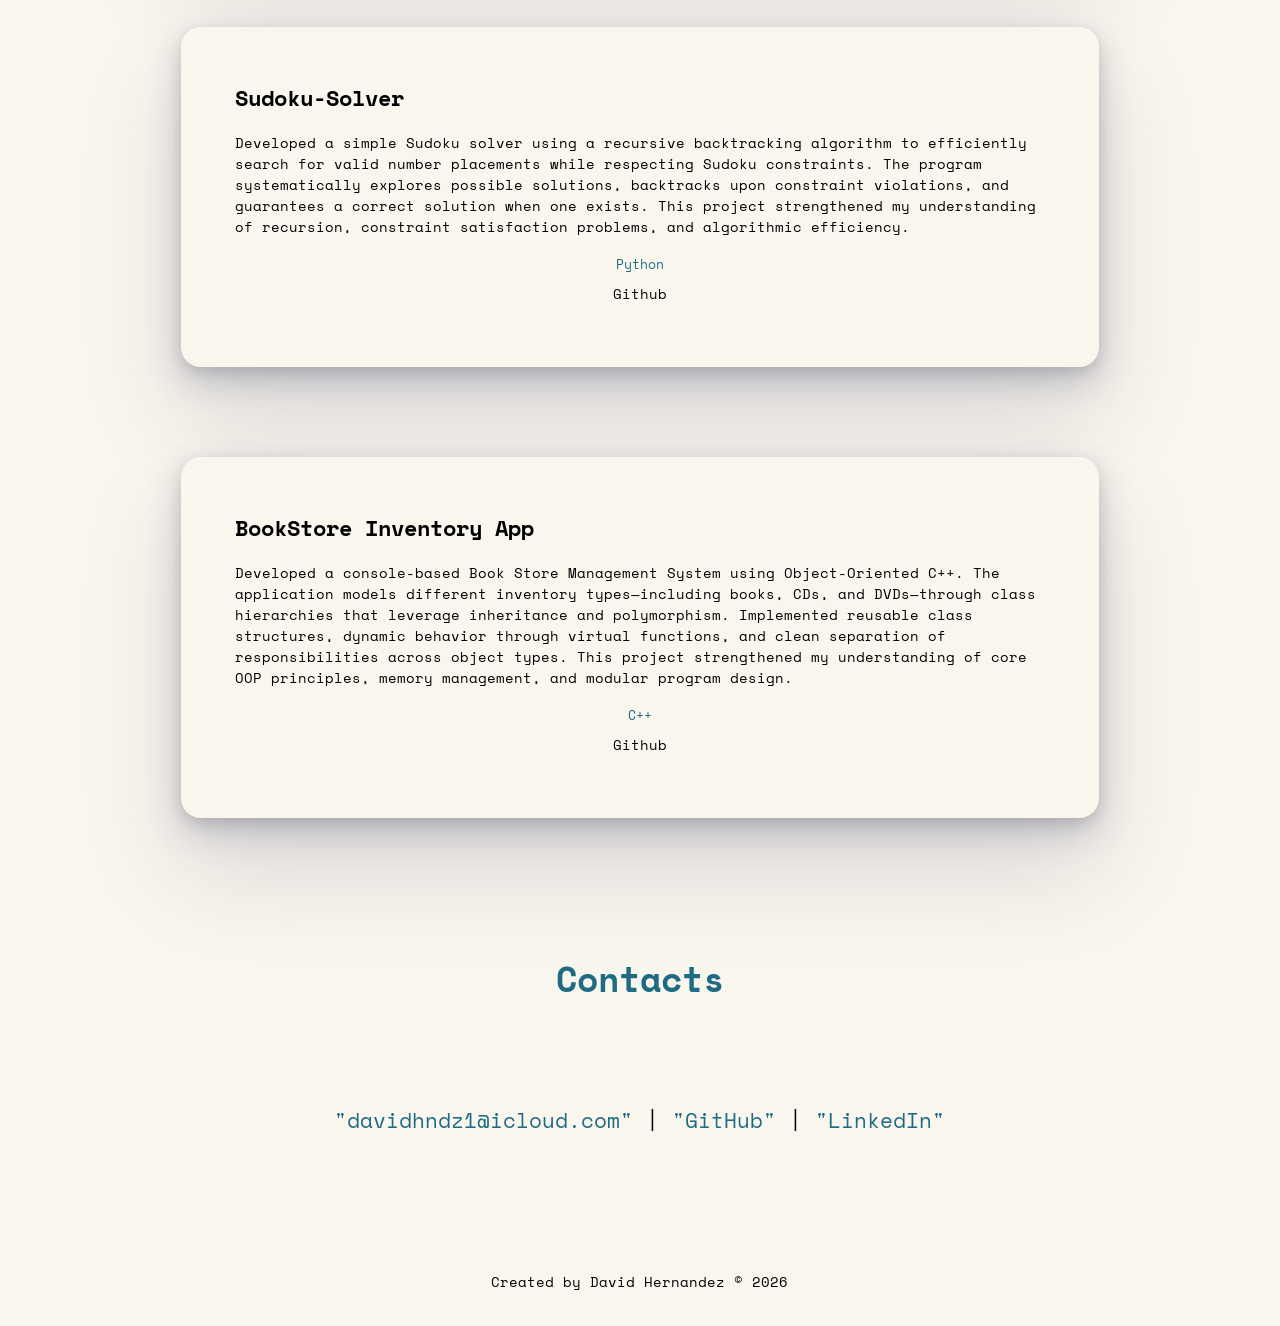
==== commit feb02911: "sizing change" ====
--- a/index.html
+++ b/index.html
@@ -9,17 +9,15 @@
     <link rel="preconnect" href="https://fonts.gstatic.com" crossorigin>
     <link href="https://fonts.googleapis.com/css2?family=Space+Mono:ital,wght@0,400;0,700;1,400;1,700&display=swap" rel="stylesheet">
 </head>
-<body>
+<body >
     <nav class="navbar">
-        <h2 class="logo">david<span>hndz</span></h2>
-        <!-- Hamburger button — only visible on mobile -->
+        <h2 class="logo"><a href="#home">david<span>hndz</span></a></h2>
         <button class="hamburger" id="hamburger" aria-label="Toggle navigation">
             <span></span>
             <span></span>
             <span></span>
         </button>
         <ul id="nav-links">
-            <li><a href="#home">Home</a></li>
             <li><a href="#me">About</a></li>
             <li><a href="#experience">Experience</a></li>
             <li><a href="#projects">Portfolio</a></li>
@@ -27,15 +25,17 @@
         </ul>
     </nav>
     <div class="container">
-        <div class="hero">
-
+        <div  class="hero">
+            
             <div id="home" class="hero-container">
-                <div class="hero-title">
+                <div  class="hero-title">
                     <p> > David Hernandez</p>
                 </div>
                 <div class="hero-description">
-                    <!-- Removed hard <br> tags so text reflows naturally on any screen size -->
-                    <p>I am a computer science major with interest in Artificial Intelligence, Machine Learning, and Data Science. My goal is to learn — if I don't have the solution, I will find it.</p>
+                    <p>I am a computer science major with interest in <br> 
+                    Artificial Inteligence, Machine Learning, and Data Science. <br>
+                    My goal is to learn, if I dont have the solution I will find it.
+                    </p>
                 </div>
             </div>
             <div class="hero-about">
@@ -65,31 +65,31 @@
             <div class="hero-me">
                 <div class="me-card">
                     <div class="me-text">
-                    <p>Hello there, its great to see you. I'm someone who enjoys building things whether that's technology, community, or a really good meal in the kitchen. My background in construction and tech has shaped how I think: I like solving real problems and creating tools that make life a little more efficient and a little more fair. I'm especially interested in how AI and data can improve industries that don't always get the spotlight.</p>
+                    <p>Hello there, its great to see you.<br>I’m someone who enjoys building things whether that’s technology, community, or a really good meal in the kitchen. My background in construction and tech has shaped how I think: I like solving real problems and creating tools that make life a little more efficient and a little more fair. I’m especially interested in how AI and data can improve industries that don’t always get the spotlight.</p>
                     </div>
-
+                    
                     <div class="me-img">
                         <img src="img/me.jpg" alt="A photo of me (David)">
                     </div>
                 </div>
                 <div class="me-card">
                     <div class="me-text">
-                    <p>Outside of work and school, I'm happiest staying active and exploring. I enjoy cooking, traveling to new places, skating when I need to clear my head, and playing soccer whenever I get the chance. I appreciate experiences that challenge me and push me to grow.</p>
+                    <p>Outside of work and school, I’m happiest staying active and exploring. I enjoy cooking, traveling to new places, skating when I need to clear my head, and playing soccer whenever I get the chance. I appreciate experiences that challenge me and push me to grow.</p>
                     </div>
-
+                    
                     <div class="me-img">
                         <img src="img/skate.jpg" alt="A photo of me skating">
                     </div>
                 </div>
                 <div class="me-card">
                     <div class="me-text">
-                    <p>At the core, I value family, commitment, and curiosity. I believe progress happens when people support each other, share what they know, and aren't afraid to try something new. I'm always looking to learn, build, and contribute wherever I can.</p>
+                    <p>At the core, I value family, commitment, and curiosity. I believe progress happens when people support each other, share what they know, and aren’t afraid to try something new. I’m always looking to learn, build, and contribute wherever I can.</p>
                     </div>
-
+                    
                     <div class="me-img">
                         <img src="img/family.JPG" alt="A photo of me and my cousins">
                     </div>
-                </div>
+                </div>   
             </div>
             <h2 id="experience" class="section-title">Experience</h2>
             <div class="hero-experience">
@@ -118,7 +118,7 @@
                     <div class="project-skills">Python · PyTorch · Deep Q-Learning · Neural Networks · Reinforcement Learning · Matplotlib · Model Optimization</div>
                     <div class="project-links"><a href="https://github.com/davidhndz/flappybird-DQN">Github</a></div>
                 </div>
-
+                
                 <div class="project-card">
                     <div class="project-title"><h1>Sudoku-Solver</h1></div>
                     <div class="project-text">Developed a simple Sudoku solver using a recursive backtracking algorithm to efficiently search for valid number placements while respecting Sudoku constraints. The program systematically explores possible solutions, backtracks upon constraint violations, and guarantees a correct solution when one exists. This project strengthened my understanding of recursion, constraint satisfaction problems, and algorithmic efficiency.</div>
@@ -138,24 +138,24 @@
                     <p><a href="mailto:davidhndz1@icloud.com">"davidhndz1@icloud.com"</a> | <a href="https://github.com/davidhndz">"GitHub"</a> | <a href="https://www.linkedin.com/in/davidhndz">"LinkedIn"</a></p>
                 </div>
             </div>
-
+            
         </div>
         <footer>
         <p>Created by David Hernandez &copy; 2026</p>
         </footer>
     </div>
+    
 
+    
     <script>
         const hamburger = document.getElementById('hamburger');
         const navLinks = document.getElementById('nav-links');
 
-        // Toggle menu open/close
         hamburger.addEventListener('click', () => {
             hamburger.classList.toggle('open');
             navLinks.classList.toggle('open');
         });
 
-        // Close menu automatically when any nav link is tapped
         navLinks.querySelectorAll('a').forEach(link => {
             link.addEventListener('click', () => {
                 hamburger.classList.remove('open');
@@ -165,4 +165,4 @@
     </script>
 </body>
 
-</html>
+</html>
--- a/style.css
+++ b/style.css
@@ -5,7 +5,7 @@
     scroll-behavior: smooth;
 }
 
-/* Give every anchor target enough top clearance for the fixed navbar */
+/* Anchor offset — clears the fixed navbar on all scroll-to operations */
 #home, #me, #experience, #projects, #contact {
     scroll-margin-top: 12vh;
 }
@@ -16,12 +16,12 @@
     box-sizing: border-box;
     font-family: "Space Mono", monospace;
 }
-body {
+html, body {
     background-color: #f9f6ee;
 }
 .container {
-    min-height: 100vh;   /* was height: 100vh — fixed height was capping scroll range */
-    width: 100%;
+    min-height: 100vh;
+    width: 78%;
     margin-top: 0px;
     margin-bottom: 0px;
     margin-left: auto;
@@ -48,9 +48,16 @@
 }
 .logo {
     color: black;
-    font-size: 2.2em;
+    font-size: 1.6em;
     justify-content: left;
 }
+.logo a {
+    text-decoration: none;
+}
+.logo :visited {
+    color: black;
+}
+
 .logo span {
     color: #1e6b83;
 }
@@ -65,7 +72,7 @@
     color: #1e6b83;
     text-decoration: none;
     font-weight: bold;
-    font-size: 1.4em;
+    font-size: 1em;
     
 }
 nav ul li a:hover {
@@ -84,14 +91,14 @@
 
 .hero-container .hero-title {
     color: #1e6b83;
-    font-size: 5.8em;
-    justify-content: center;
-    margin-bottom: 3vh;
+    font-size: 4em;
+    justify-content: center;
+    margin-bottom: 2vh;
 }
 
 .hero-container .hero-description {
     color: grey;
-    font-size: 1.7em;
+    font-size: 1.3em;
     margin-bottom: 3vh;
 }
 
@@ -151,7 +158,7 @@
     display:flex;
     background-color: transparent;
     flex-direction: column;
-    font-size: 26px;
+    font-size: 1.1em;
     font-weight: lighter;
     color: #f9f6ee;
     height: 80%;
@@ -162,13 +169,14 @@
 
 .section-title {
     color: #1e6b83;
-    font-size: 2.5em;
+    font-size: 2.2em;
     display: flex;
     justify-content: center;
     margin-top: 10vh;
     margin-bottom: 10vh;
     text-decoration: #1e6b83;
 }
+/* Projects Start*/
 .hero-projects {
     display: flex;
     flex-direction: column;
@@ -190,25 +198,26 @@
     border: #1e6b83;
     border-radius: 20px;
 }
+
 .project-title {
     margin-bottom: 2vh;
-    font-size: 1.1em;
+    font-size: 0.7em;
     color:black
 }
 .project-text {
-    font-size: 1.15em;
+    font-size: 0.9em;
     margin-bottom: 2vh;
     color:black
 }
 
 .project-skills {
-    font-size: 1.1em;
+    font-size: 0.8em;
     margin-bottom: 1vh;
     align-self: center;
     color: #1e6b83;
 }
 .project-links {
-    font-size: 1.2em;
+    font-size: 0.9em;
     margin-bottom: 1vh;
     align-self: center;
     color: black;
@@ -218,6 +227,7 @@
     text-decoration: none;
     color: black;
 }
+/* Projects End*/
 
 
 .me-card {
@@ -228,9 +238,12 @@
     align-items: center;
     height: max-content;
     width: 100%;
-    max-width: 1500px;   /* controls how wide they get */
+    max-width: 1400px;   /* controls how wide they get */
     margin: 5vh auto;
     
+}
+.me-card:nth-child(2) {
+    flex-direction: row-reverse;
 }
 
 .me-text {
@@ -242,7 +255,8 @@
     width: 50%;
     height: max-content;
     background-color: transparent;
-    font-size: 28px;
+    font-size: 1.2em;
+    margin: 6vh;
     
 }
 .me-img {
@@ -258,11 +272,12 @@
 }
 .me-img img {
     width: 100%;
-    height: 100%;
+    height: 50vh;
     object-fit: cover;   /* fills the box nicely */
     border-radius: 15px;
 }
 
+/*Experience Cards Start*/
 .experience-card {
     border: 8px solid rgb(112, 172, 141);
     background-color: #f9f6ee;
@@ -304,29 +319,31 @@
     margin-bottom: 1vh;
 }
 .experience-title img {
-    height: 1.4em;
+    height: 1.6em;
     padding-right: 10px;
     width: auto; 
     vertical-align: middle;
 }
 .experience-title h1 {
     margin: 0; 
+    font-size: 1.6em;
 }
 .experience-company {
     margin-bottom: 3px;
-    font-size: 1.3em;
+    font-size: 1em;
 }
 .experience-date {
     margin-bottom: 1vh;
-    font-size: 1.1em;
+    font-size: 0.8em;
 }
 .experience-text {
     margin-bottom: 1vh;
-    font-size: 1.2em;
+    font-size: 0.95em;
 }
 .experience-technologies {
-    font-size: 1.1em;
-}
+    font-size: 0.85em;
+}
+/*Experience Cards End*/
 
 .hero-contact {
     display: flex;
@@ -345,8 +362,12 @@
     padding-top: 10px;
     padding-bottom: 10px;
     margin-bottom: 10vh;
-    font-size: 28px;
-
+    font-size: 1.3em;
+}
+
+.contact-list a {
+    text-decoration: none;
+    color: #1e6b83;
 }
 
 footer {
@@ -354,7 +375,8 @@
     align-items: center;
     justify-content: center;
     height: 10vh;
-    margin-bottom: 10vh;
+    margin-bottom: 0;
+    font-size: 0.9em;
 }
 
 /* =============================================
@@ -379,20 +401,20 @@
     border-radius: 3px;
     transition: transform 0.3s ease, opacity 0.3s ease;
 }
-/* Animate three bars into an X when the menu is open */
 .hamburger.open span:nth-child(1) { transform: translateY(8px) rotate(45deg); }
 .hamburger.open span:nth-child(2) { opacity: 0; }
 .hamburger.open span:nth-child(3) { transform: translateY(-8px) rotate(-45deg); }
 
+/* =============================================
+   DESKTOP ZOOM  (≥ 961px)
+   ============================================= */
 
 /* =============================================
    NARROW WINDOW  (≤ 960px)
-   Triggers on any viewport this wide — desktop,
-   tablet, or phone. Pure screen-size logic.
+   Hamburger replaces nav — fires on any viewport
+   this wide, desktop or phone.
    ============================================= */
-@media (max-width: 1280px) {
-
-    /* --- Hamburger replaces the inline nav --- */
+@media (max-width: 960px) {
     .hamburger {
         display: flex;
     }
@@ -419,39 +441,31 @@
     nav ul li a {
         font-size: 1.2em;
     }
-
-    /* --- Content scaling --- */
     .hero-container .hero-title {
-        font-size: 4em;
+        font-size: 3.2em;
     }
     .hero-container .hero-description {
-        font-size: 1.4em;
+        font-size: 1.2em;
     }
     .about-window {
+        font-size: 18px;
+        width: 90%;
+    }
+    .me-text {
+        font-size: 1em;
+    }
+    .contact-list {
         font-size: 20px;
-        width: 90%;
-    }
-    .me-text {
-        font-size: 22px;
-    }
-    .contact-list {
-        font-size: 22px;
-    }
-}
-
+    }
+}
 
 /* =============================================
    SMALL WINDOW  (≤ 650px)
-   Extra scaling for very narrow viewports.
    ============================================= */
 @media (max-width: 650px) {
-
-    /* --- Layout --- */
     .container {
         padding: 0 18px;
     }
-
-    /* --- Hero title & description --- */
     .hero-container {
         margin-top: 14vh;
     }
@@ -459,16 +473,12 @@
         font-size: 2.4em;
     }
     .hero-container .hero-description {
-        font-size: 1.05em;
-    }
-
-    /* --- About / terminal window --- */
+        font-size: 1em;
+    }
     .about-window {
         font-size: 14px;
         width: 94%;
     }
-
-    /* --- Me section: stack image below text --- */
     .me-card {
         flex-direction: column;
         gap: 20px;
@@ -476,7 +486,7 @@
     }
     .me-text {
         width: 100%;
-        font-size: 17px;
+        font-size: 16px;
         margin-right: 0;
     }
     .me-img {
@@ -484,8 +494,9 @@
         margin-left: 0;
         max-width: 420px;
     }
-
-    /* --- Experience & Project cards --- */
+    .me-img img {
+        height: auto;
+    }
     .experience-card,
     .experience-card ~ .experience-card,
     .project-card {
@@ -505,23 +516,16 @@
     .project-skills {
         font-size: 0.9em;
     }
-
-    /* --- Section titles --- */
     .section-title {
         font-size: 1.8em;
         margin-top: 7vh;
         margin-bottom: 5vh;
     }
-
-    /* --- Contact --- */
     .contact-list {
         font-size: 16px;
         flex-direction: column;
         gap: 10px;
         text-align: center;
     }
-    .contact-list p {
-        line-height: 2;     /* more breathing room between the pipe-separated links */
-    }
-}
-
+}
+
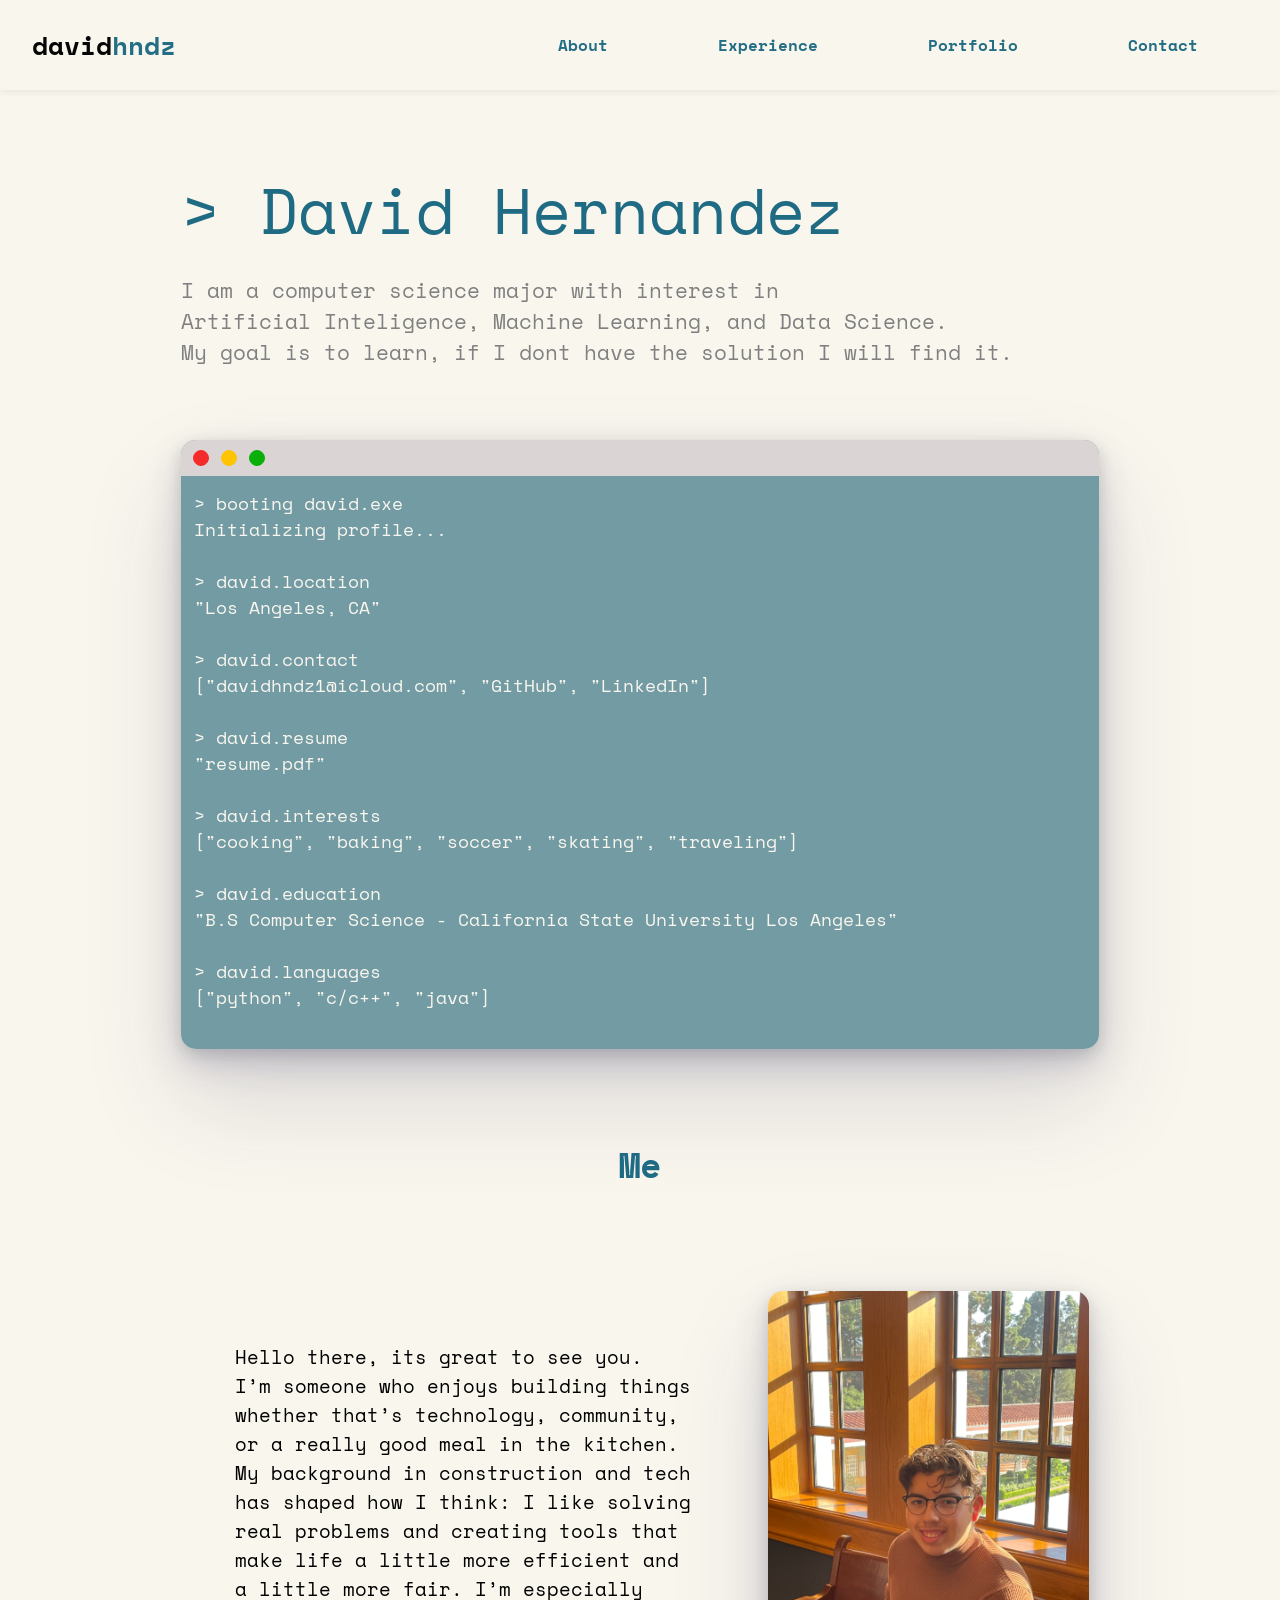
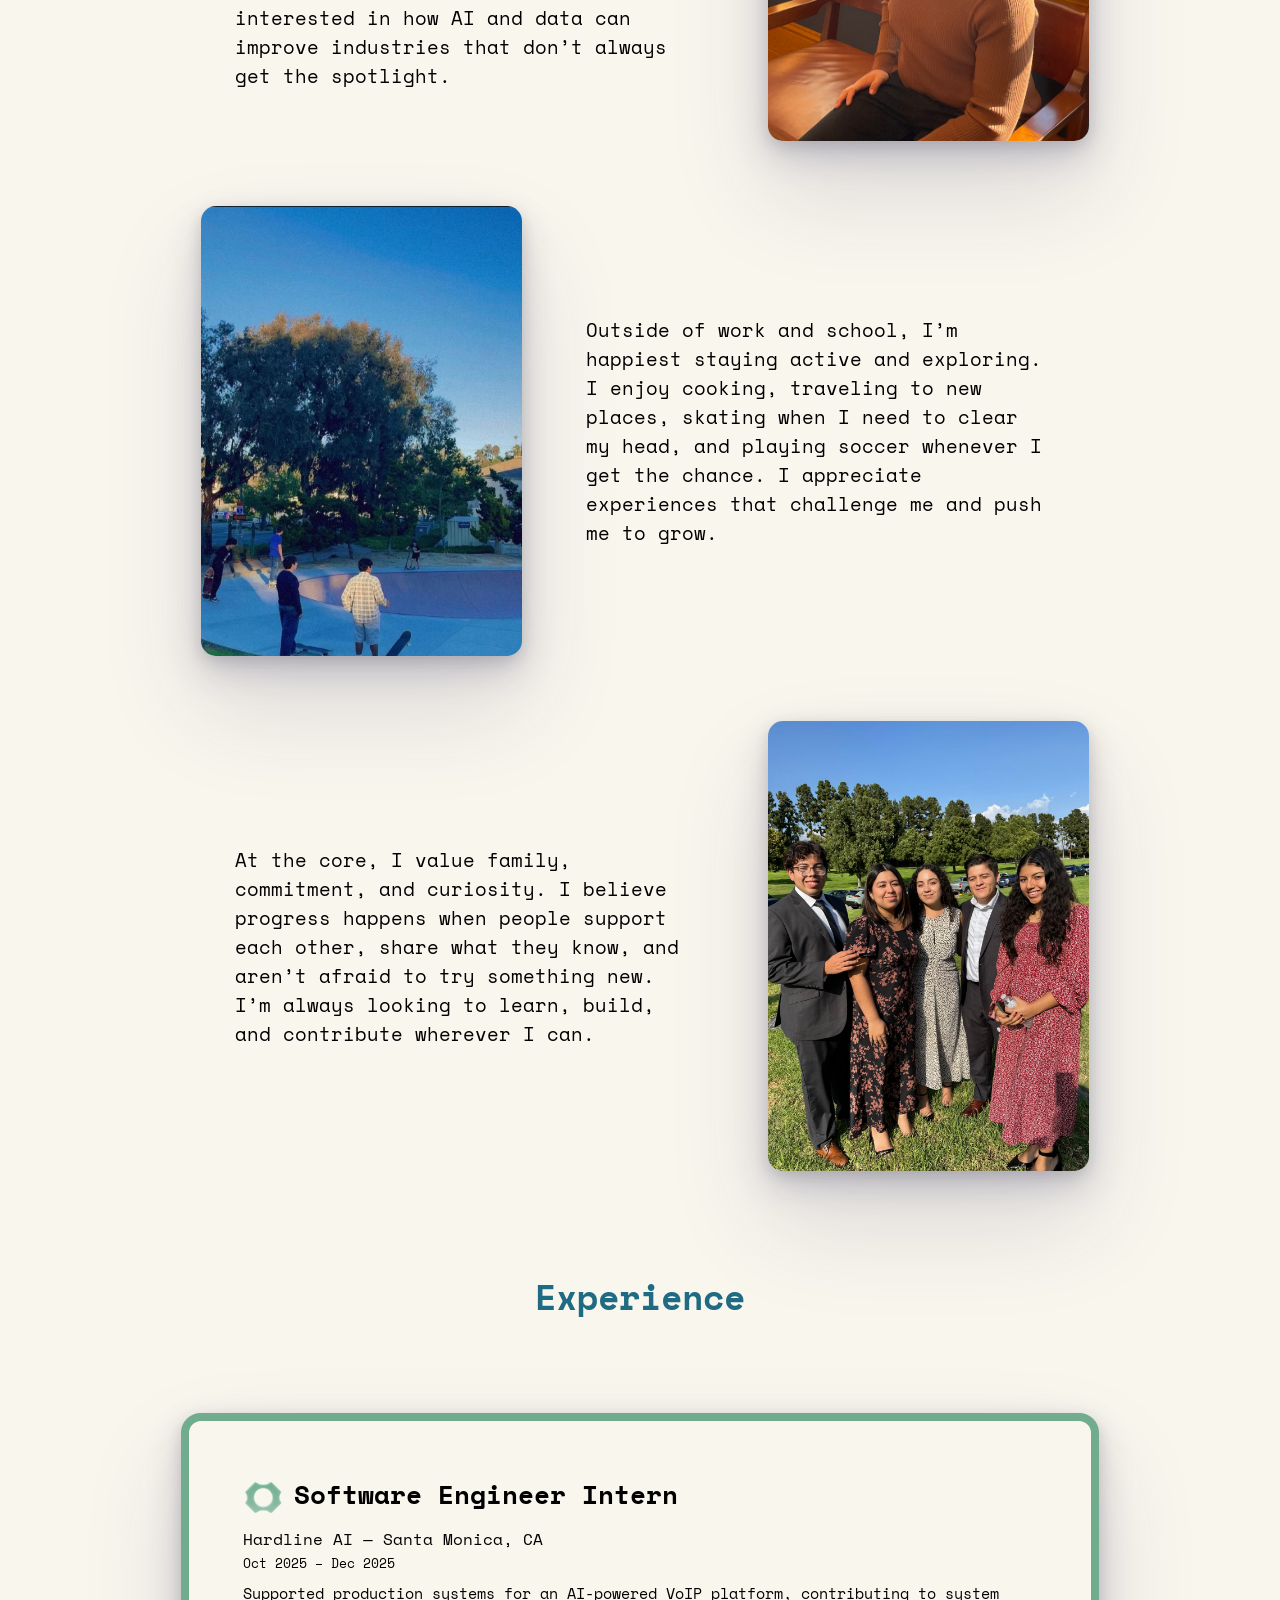
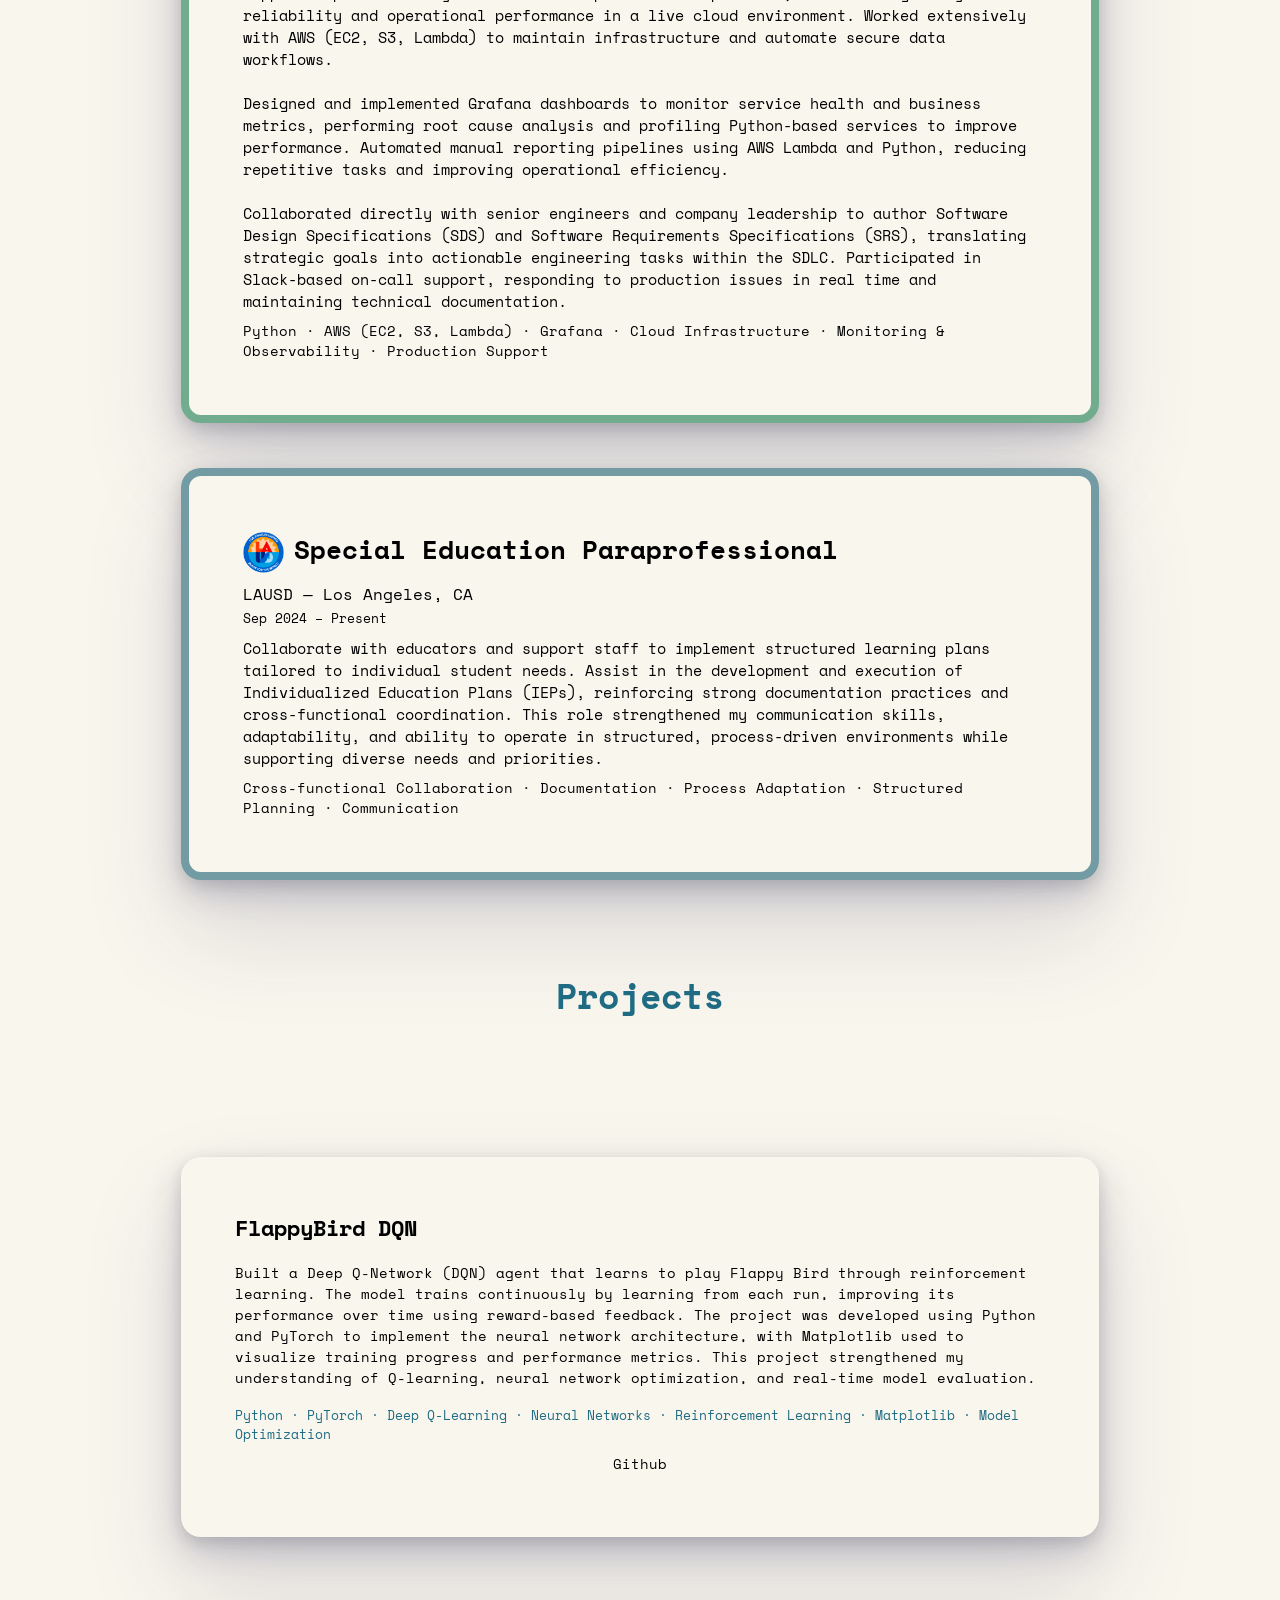
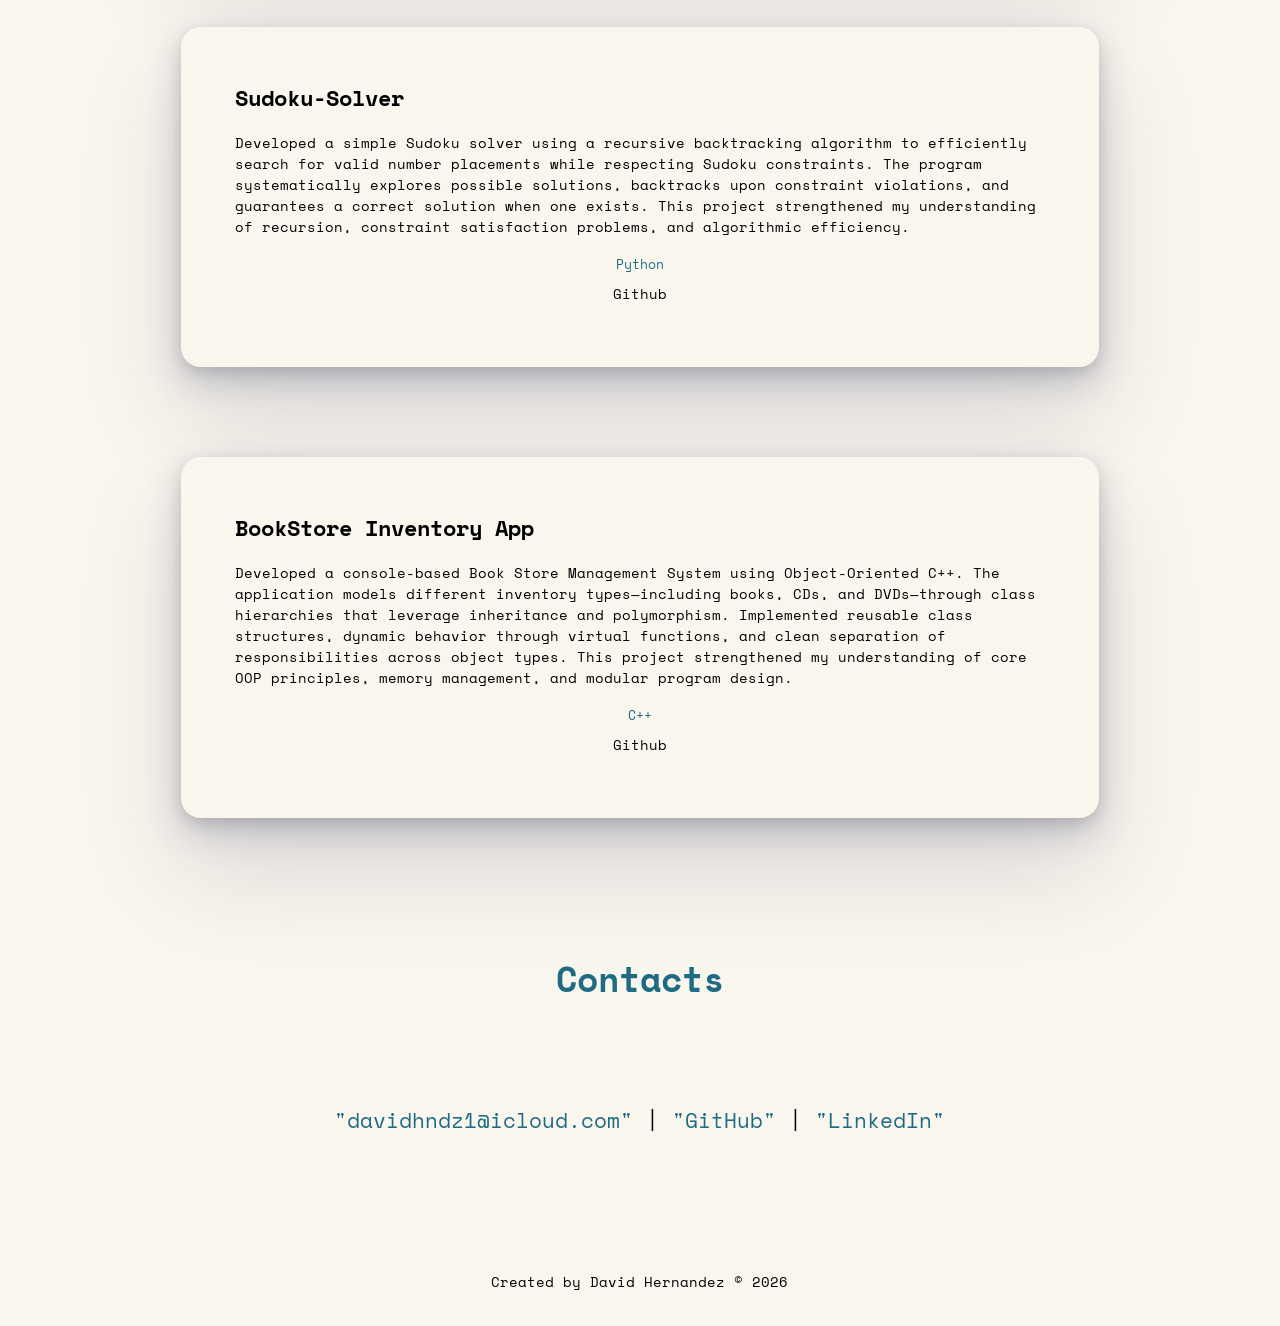
==== commit beaaea9c: "added missing favicon" ====
--- a/index.html
+++ b/index.html
@@ -8,6 +8,7 @@
     <link rel="preconnect" href="https://fonts.googleapis.com">
     <link rel="preconnect" href="https://fonts.gstatic.com" crossorigin>
     <link href="https://fonts.googleapis.com/css2?family=Space+Mono:ital,wght@0,400;0,700;1,400;1,700&display=swap" rel="stylesheet">
+    <link rel="icon" type="image/png" href="img/dhFavicon.png">
 </head>
 <body >
     <nav class="navbar">
--- a/style.css
+++ b/style.css
@@ -53,6 +53,7 @@
 }
 .logo a {
     text-decoration: none;
+    color: black;
 }
 .logo :visited {
     color: black;
@@ -414,7 +415,10 @@
    Hamburger replaces nav — fires on any viewport
    this wide, desktop or phone.
    ============================================= */
-@media (max-width: 960px) {
+@media (max-width: 1100px) {
+    .container {
+        width: 92%;
+    }
     .hamburger {
         display: flex;
     }
@@ -465,6 +469,7 @@
 @media (max-width: 650px) {
     .container {
         padding: 0 18px;
+        width: 100%;
     }
     .hero-container {
         margin-top: 14vh;
@@ -483,11 +488,18 @@
         flex-direction: column;
         gap: 20px;
         margin: 3vh auto;
+        
+    }
+    .me-card:nth-child(2) {
+        flex-direction: column;
+        gap: 20px;
+        margin: 3vh auto;
     }
     .me-text {
         width: 100%;
         font-size: 16px;
         margin-right: 0;
+        padding-right: 7vh;
     }
     .me-img {
         width: 100%;
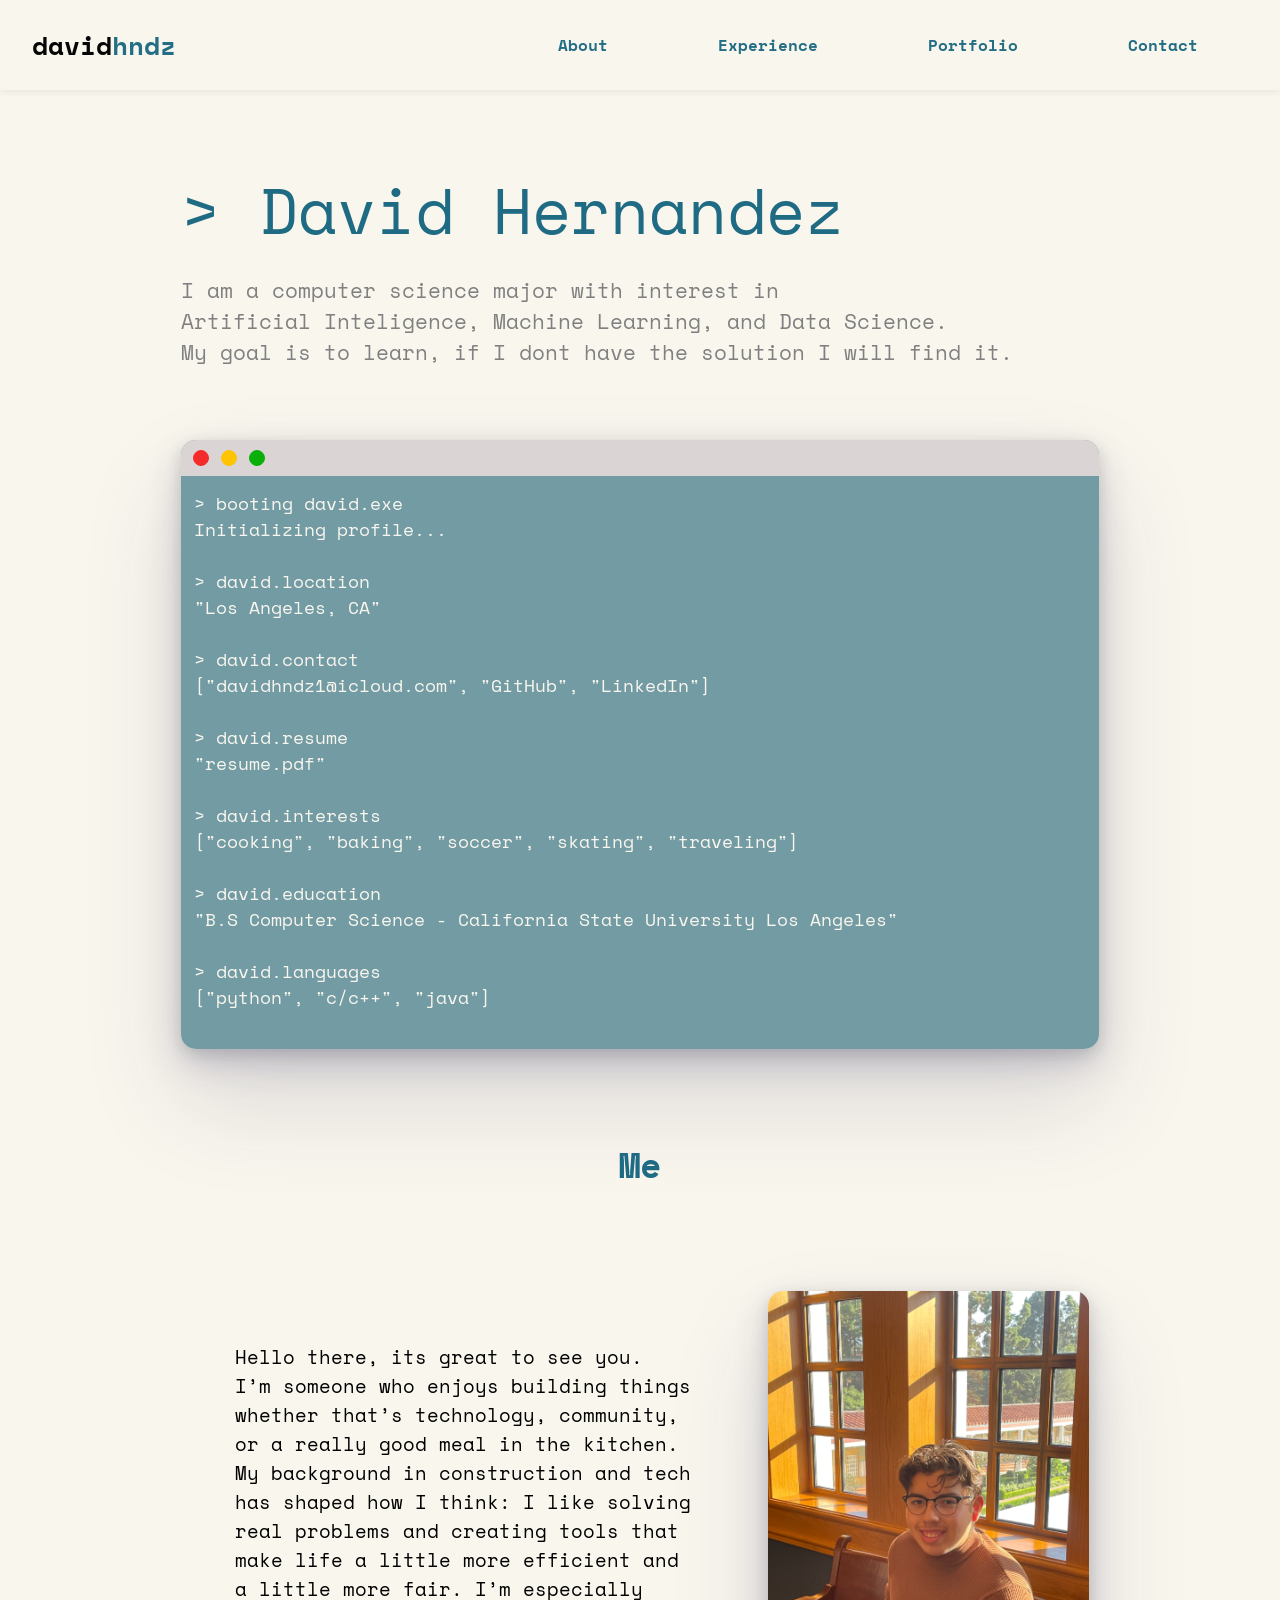
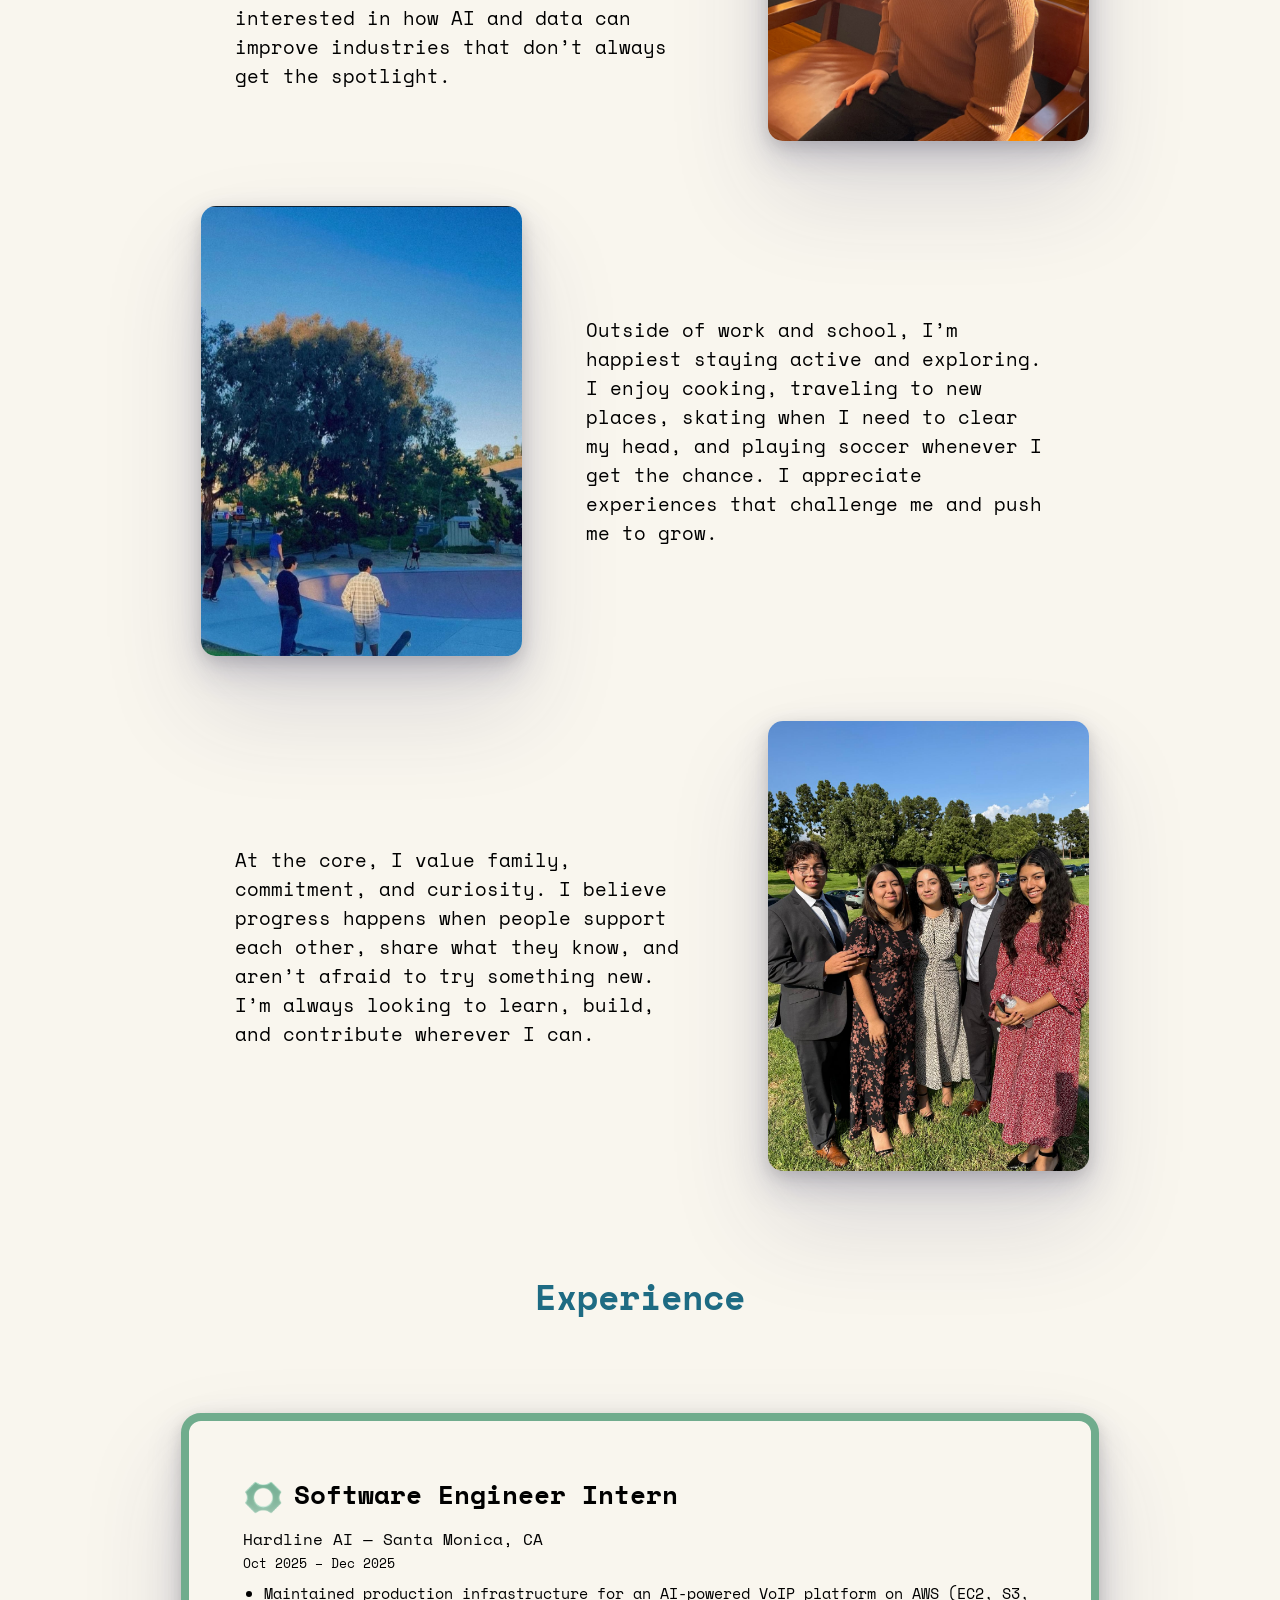
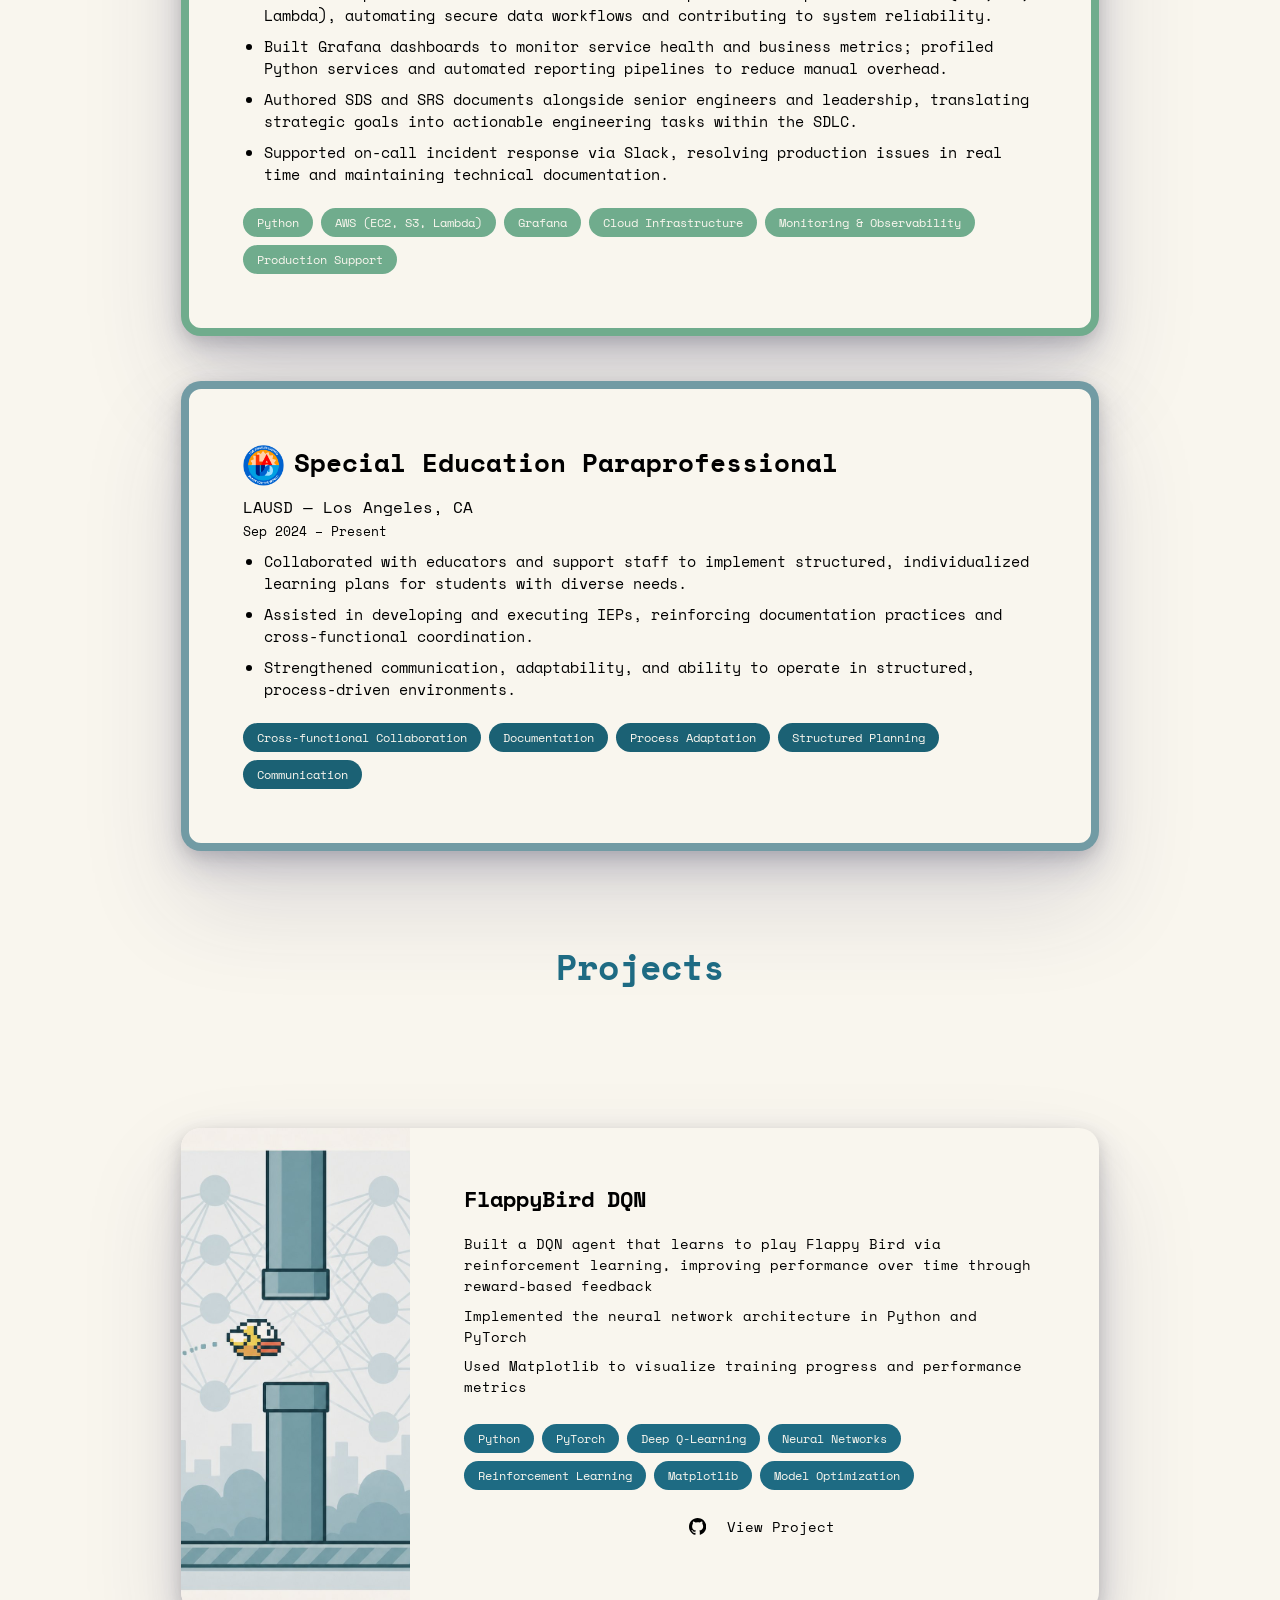
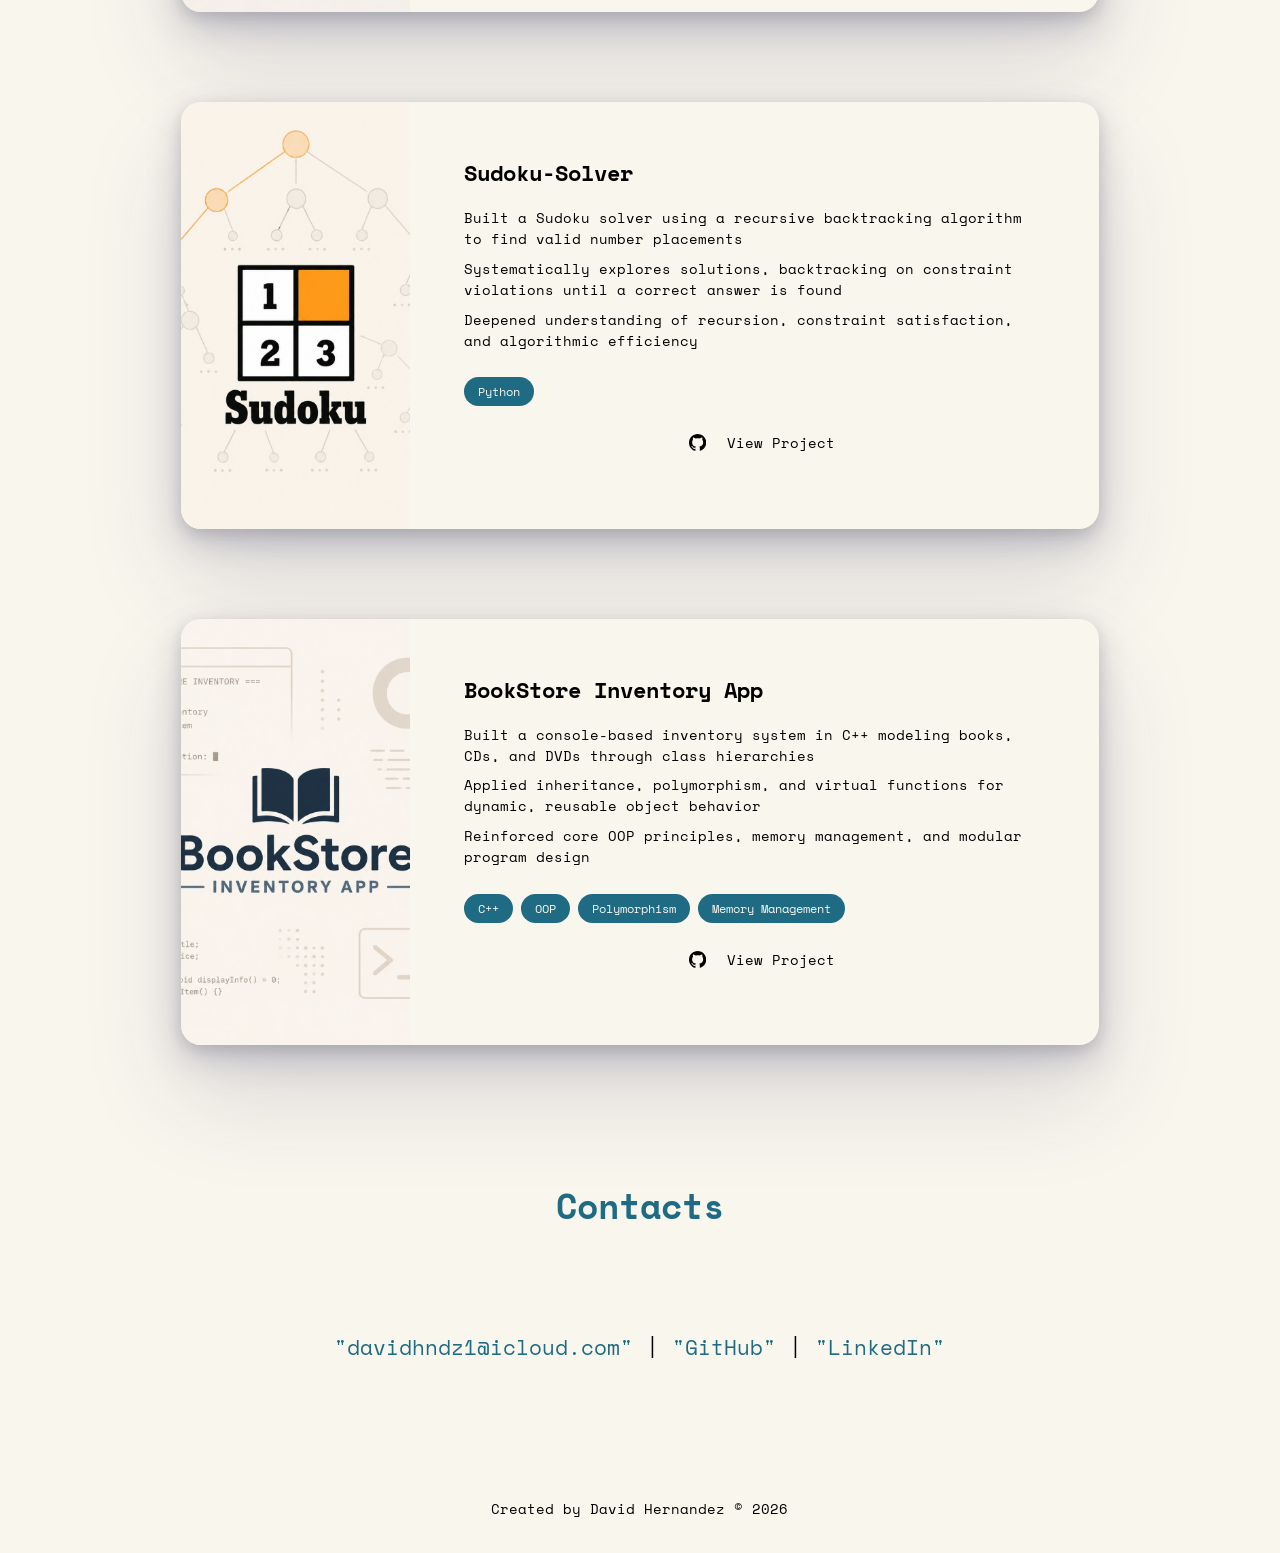
==== commit f561bf80: "added responsive changes" ====
--- a/index.html
+++ b/index.html
@@ -98,39 +98,120 @@
                     <div class="experience-title"><h1><img src="img/HARDLINE-APP-ICON.png" alt="Hardline AI logo">Software Engineer Intern</h1></div>
                     <div class="experience-company">Hardline AI — Santa Monica, CA</div>
                     <div class="experience-date">Oct 2025 – Dec 2025</div>
-                    <div class="experience-text">Supported production systems for an AI-powered VoIP platform, contributing to system reliability and operational performance in a live cloud environment. Worked extensively with AWS (EC2, S3, Lambda) to maintain infrastructure and automate secure data workflows.<br><br>Designed and implemented Grafana dashboards to monitor service health and business metrics, performing root cause analysis and profiling Python-based services to improve performance. Automated manual reporting pipelines using AWS Lambda and Python, reducing repetitive tasks and improving operational efficiency.<br> <br>Collaborated directly with senior engineers and company leadership to author Software Design Specifications (SDS) and Software Requirements Specifications (SRS), translating strategic goals into actionable engineering tasks within the SDLC. Participated in Slack-based on-call support, responding to production issues in real time and maintaining technical documentation.</div>
+                    <div class="experience-text">
+                        <ul>
+                            <li>Maintained production infrastructure for an AI-powered VoIP platform on AWS (EC2, S3, Lambda), automating secure data workflows and contributing to system reliability.</li>
+                            <li>Built Grafana dashboards to monitor service health and business metrics; profiled Python services and automated reporting pipelines to reduce manual overhead.</li>
+                            <li>Authored SDS and SRS documents alongside senior engineers and leadership, translating strategic goals into actionable engineering tasks within the SDLC.</li>
+                            <li>Supported on-call incident response via Slack, resolving production issues in real time and maintaining technical documentation.</li>
+                        </ul>
+                    </div>
                     <div class="experience-technologies">
-                    Python · AWS (EC2, S3, Lambda) · Grafana · Cloud Infrastructure · Monitoring & Observability · Production Support
+                        <span class="exp-badge exp-badge--green">Python</span>
+                        <span class="exp-badge exp-badge--green">AWS (EC2, S3, Lambda)</span>
+                        <span class="exp-badge exp-badge--green">Grafana</span>
+                        <span class="exp-badge exp-badge--green">Cloud Infrastructure</span>
+                        <span class="exp-badge exp-badge--green">Monitoring &amp; Observability</span>
+                        <span class="exp-badge exp-badge--green">Production Support</span>
                     </div>
                 </div>
                 <div class="experience-card">
                     <div class="experience-title"><h1><img src="img/LAUSD_seal.png" alt="LAUSD logo">Special Education Paraprofessional</h1></div>
                     <div class="experience-company">LAUSD — Los Angeles, CA</div>
                     <div class="experience-date">Sep 2024 – Present</div>
-                    <div class="experience-text">Collaborate with educators and support staff to implement structured learning plans tailored to individual student needs. Assist in the development and execution of Individualized Education Plans (IEPs), reinforcing strong documentation practices and cross-functional coordination. This role strengthened my communication skills, adaptability, and ability to operate in structured, process-driven environments while supporting diverse needs and priorities.</div>
-                    <div class="experience-technologies">Cross-functional Collaboration · Documentation · Process Adaptation · Structured Planning · Communication</div>
+                    <div class="experience-text">
+                        <ul>
+                            <li>Collaborated with educators and support staff to implement structured, individualized learning plans for students with diverse needs.</li>
+                            <li>Assisted in developing and executing IEPs, reinforcing documentation practices and cross-functional coordination.</li>
+                            <li>Strengthened communication, adaptability, and ability to operate in structured, process-driven environments.</li>
+                        </ul>
+                    </div>
+                    <div class="experience-technologies">
+                        <span class="exp-badge exp-badge--teal">Cross-functional Collaboration</span>
+                        <span class="exp-badge exp-badge--teal">Documentation</span>
+                        <span class="exp-badge exp-badge--teal">Process Adaptation</span>
+                        <span class="exp-badge exp-badge--teal">Structured Planning</span>
+                        <span class="exp-badge exp-badge--teal">Communication</span>
+                    </div>
                 </div>
             </div>
             <h2 id="projects" class="section-title">Projects</h2>
             <div class="hero-projects">
                 <div class="project-card">
-                    <div class="project-title"><h1>FlappyBird DQN</h1></div>
-                    <div class="project-text"> Built a Deep Q-Network (DQN) agent that learns to play Flappy Bird through reinforcement learning. The model trains continuously by learning from each run, improving its performance over time using reward-based feedback. The project was developed using Python and PyTorch to implement the neural network architecture, with Matplotlib used to visualize training progress and performance metrics. This project strengthened my understanding of Q-learning, neural network optimization, and real-time model evaluation.</div>
-                    <div class="project-skills">Python · PyTorch · Deep Q-Learning · Neural Networks · Reinforcement Learning · Matplotlib · Model Optimization</div>
-                    <div class="project-links"><a href="https://github.com/davidhndz/flappybird-DQN">Github</a></div>
+                    <div class="project-img" style="background-image: url('img/flappybird-project.jpg'); background-size: cover; background-position: center;"></div>
+                    <div class="project-content">
+                        <div class="project-title"><h1>FlappyBird DQN</h1></div>
+                        <div class="project-text">
+                            <ul>
+                                <li>Built a DQN agent that learns to play Flappy Bird via reinforcement learning, improving performance over time through reward-based feedback</li>
+                                <li>Implemented the neural network architecture in Python and PyTorch</li>
+                                <li>Used Matplotlib to visualize training progress and performance metrics</li>
+                            </ul>
+                        </div>
+                        <div class="project-skills">
+                            <span class="badge">Python</span>
+                            <span class="badge">PyTorch</span>
+                            <span class="badge">Deep Q-Learning</span>
+                            <span class="badge">Neural Networks</span>
+                            <span class="badge">Reinforcement Learning</span>
+                            <span class="badge">Matplotlib</span>
+                            <span class="badge">Model Optimization</span>
+                        </div>
+                        <div class="project-links">
+                            <a href="https://github.com/davidhndz/flappybird-DQN">
+                                <svg class="github-icon" viewBox="0 0 24 24" xmlns="http://www.w3.org/2000/svg"><path d="M12 0C5.374 0 0 5.373 0 12c0 5.302 3.438 9.8 8.207 11.387.599.111.793-.261.793-.577v-2.234c-3.338.726-4.033-1.416-4.033-1.416-.546-1.387-1.333-1.756-1.333-1.756-1.089-.745.083-.729.083-.729 1.205.084 1.839 1.237 1.839 1.237 1.07 1.834 2.807 1.304 3.492.997.107-.775.418-1.305.762-1.604-2.665-.305-5.467-1.334-5.467-5.931 0-1.311.469-2.381 1.236-3.221-.124-.303-.535-1.524.117-3.176 0 0 1.008-.322 3.301 1.23A11.509 11.509 0 0 1 12 5.803c.99.005 1.987.138 2.997.404 2.291-1.552 3.297-1.23 3.297-1.23.653 1.653.242 2.874.118 3.176.769.84 1.235 1.911 1.235 3.221 0 4.609-2.807 5.624-5.479 5.921.43.372.823 1.102.823 2.222v3.293c0 .319.192.694.801.576C20.566 21.797 24 17.3 24 12c0-6.627-5.373-12-12-12z"/></svg>
+                                View Project
+                            </a>
+                        </div>
+                    </div>
                 </div>
                 
                 <div class="project-card">
-                    <div class="project-title"><h1>Sudoku-Solver</h1></div>
-                    <div class="project-text">Developed a simple Sudoku solver using a recursive backtracking algorithm to efficiently search for valid number placements while respecting Sudoku constraints. The program systematically explores possible solutions, backtracks upon constraint violations, and guarantees a correct solution when one exists. This project strengthened my understanding of recursion, constraint satisfaction problems, and algorithmic efficiency.</div>
-                    <div class="project-skills">Python</div>
-                    <div class="project-links"><a href="https://github.com/davidhndz/Sudoku-Solver">Github</a></div>
+                    <div class="project-img" style="background-image: url('img/sudoku-project.jpg'); background-size: cover; background-position: center;"></div>
+                    <div class="project-content">
+                        <div class="project-title"><h1>Sudoku-Solver</h1></div>
+                        <div class="project-text">
+                            <ul>
+                                <li>Built a Sudoku solver using a recursive backtracking algorithm to find valid number placements</li>
+                                <li>Systematically explores solutions, backtracking on constraint violations until a correct answer is found</li>
+                                <li>Deepened understanding of recursion, constraint satisfaction, and algorithmic efficiency</li>
+                            </ul>
+                        </div>
+                        <div class="project-skills">
+                            <span class="badge">Python</span>
+                        </div>
+                        <div class="project-links">
+                            <a href="https://github.com/davidhndz/Sudoku-Solver">
+                                <svg class="github-icon" viewBox="0 0 24 24" xmlns="http://www.w3.org/2000/svg"><path d="M12 0C5.374 0 0 5.373 0 12c0 5.302 3.438 9.8 8.207 11.387.599.111.793-.261.793-.577v-2.234c-3.338.726-4.033-1.416-4.033-1.416-.546-1.387-1.333-1.756-1.333-1.756-1.089-.745.083-.729.083-.729 1.205.084 1.839 1.237 1.839 1.237 1.07 1.834 2.807 1.304 3.492.997.107-.775.418-1.305.762-1.604-2.665-.305-5.467-1.334-5.467-5.931 0-1.311.469-2.381 1.236-3.221-.124-.303-.535-1.524.117-3.176 0 0 1.008-.322 3.301 1.23A11.509 11.509 0 0 1 12 5.803c.99.005 1.987.138 2.997.404 2.291-1.552 3.297-1.23 3.297-1.23.653 1.653.242 2.874.118 3.176.769.84 1.235 1.911 1.235 3.221 0 4.609-2.807 5.624-5.479 5.921.43.372.823 1.102.823 2.222v3.293c0 .319.192.694.801.576C20.566 21.797 24 17.3 24 12c0-6.627-5.373-12-12-12z"/></svg>
+                                View Project
+                            </a>
+                        </div>
+                    </div>
                 </div>
                 <div class="project-card">
-                    <div class="project-title"><h1>BookStore Inventory App</h1></div>
-                    <div class="project-text">Developed a console-based Book Store Management System using Object-Oriented C++. The application models different inventory types—including books, CDs, and DVDs—through class hierarchies that leverage inheritance and polymorphism. Implemented reusable class structures, dynamic behavior through virtual functions, and clean separation of responsibilities across object types. This project strengthened my understanding of core OOP principles, memory management, and modular program design.</div>
-                    <div class="project-skills">C++</div>
-                    <div class="project-links"><a href="https://github.com/davidhndz/Bookstore_Inventory_App">Github</a></div>
+                    <div class="project-img" style="background-image: url('img/bookstore-project.jpg'); background-size: cover; background-position: center;"></div>
+                    <div class="project-content">
+                        <div class="project-title"><h1>BookStore Inventory App</h1></div>
+                        <div class="project-text">
+                            <ul>
+                                <li>Built a console-based inventory system in C++ modeling books, CDs, and DVDs through class hierarchies</li>
+                                <li>Applied inheritance, polymorphism, and virtual functions for dynamic, reusable object behavior</li>
+                                <li>Reinforced core OOP principles, memory management, and modular program design</li>
+                            </ul>
+                        </div>
+                        <div class="project-skills">
+                            <span class="badge">C++</span>
+                            <span class="badge">OOP</span>
+                            <span class="badge">Polymorphism</span>
+                            <span class="badge">Memory Management</span>
+                        </div>
+                        <div class="project-links">
+                            <a href="https://github.com/davidhndz/Bookstore_Inventory_App">
+                                <svg class="github-icon" viewBox="0 0 24 24" xmlns="http://www.w3.org/2000/svg"><path d="M12 0C5.374 0 0 5.373 0 12c0 5.302 3.438 9.8 8.207 11.387.599.111.793-.261.793-.577v-2.234c-3.338.726-4.033-1.416-4.033-1.416-.546-1.387-1.333-1.756-1.333-1.756-1.089-.745.083-.729.083-.729 1.205.084 1.839 1.237 1.839 1.237 1.07 1.834 2.807 1.304 3.492.997.107-.775.418-1.305.762-1.604-2.665-.305-5.467-1.334-5.467-5.931 0-1.311.469-2.381 1.236-3.221-.124-.303-.535-1.524.117-3.176 0 0 1.008-.322 3.301 1.23A11.509 11.509 0 0 1 12 5.803c.99.005 1.987.138 2.997.404 2.291-1.552 3.297-1.23 3.297-1.23.653 1.653.242 2.874.118 3.176.769.84 1.235 1.911 1.235 3.221 0 4.609-2.807 5.624-5.479 5.921.43.372.823 1.102.823 2.222v3.293c0 .319.192.694.801.576C20.566 21.797 24 17.3 24 12c0-6.627-5.373-12-12-12z"/></svg>
+                                View Project
+                            </a>
+                        </div>
+                    </div>
                 </div>
             </div>
             <h2 id="contact" class="section-title">Contacts</h2>
--- a/style.css
+++ b/style.css
@@ -187,17 +187,33 @@
 .project-card {
     background-color: #f9f6ee;
     display: flex;
-    flex-direction: column;
-    justify-content: left;
-    align-items: left;
+    flex-direction: row;
+    justify-content: flex-start;
+    align-items: stretch;
     box-shadow: 0 50px 100px rgba(50, 50, 93, .15), 0 15px 35px rgba(50, 50, 93, .2), 0 5px 15px rgba(0, 0, 0, .12);
     height: max-content;
     width: 100%;
-    max-width: 1400px;   /* controls how wide they get */
+    max-width: 1400px;
     margin: 5vh auto;
-    padding: 6vh;
     border: #1e6b83;
     border-radius: 20px;
+    overflow: hidden;
+    transition: transform 0.25s ease, box-shadow 0.25s ease;
+}
+.project-card:hover {
+    transform: translateY(-6px);
+    box-shadow: 0 60px 120px rgba(50, 50, 93, .2), 0 20px 45px rgba(50, 50, 93, .25), 0 8px 20px rgba(0, 0, 0, .15);
+}
+.project-img {
+    flex: 0 0 25%;
+    min-height: 200px;
+    border-radius: 0;
+}
+.project-content {
+    flex: 1;
+    display: flex;
+    flex-direction: column;
+    padding: 6vh;
 }
 
 .project-title {
@@ -208,14 +224,35 @@
 .project-text {
     font-size: 0.9em;
     margin-bottom: 2vh;
-    color:black
+    color: black;
+}
+.project-text ul {
+    list-style: none;
+    padding-left: 0;
+}
+.project-text li {
+    margin-bottom: 0.6em;
 }
 
 .project-skills {
-    font-size: 0.8em;
-    margin-bottom: 1vh;
-    align-self: center;
-    color: #1e6b83;
+    display: flex;
+    flex-wrap: wrap;
+    gap: 8px;
+    margin-bottom: 1.5vh;
+}
+.badge {
+    background-color: #1e6b83;
+    color: #f9f6ee;
+    font-size: 0.78em;
+    padding: 5px 14px;
+    border-radius: 20px;
+    cursor: default;
+    transition: filter 0.2s ease, transform 0.2s ease, box-shadow 0.2s ease;
+}
+.badge:hover {
+    filter: hue-rotate(20deg) brightness(1.1);
+    transform: translateY(-3px);
+    box-shadow: 0 4px 10px rgba(0, 0, 0, .15);
 }
 .project-links {
     font-size: 0.9em;
@@ -227,6 +264,20 @@
 .project-links a {
     text-decoration: none;
     color: black;
+    display: inline-flex;
+    align-items: center;
+    gap: 7px;
+    transition: color 0.2s ease;
+}
+.project-links a:hover {
+    color: #1e6b83;
+}
+.github-icon {
+    width: 1.2em;
+    height: 1.2em;
+    fill: currentColor;
+    flex-shrink: 0;
+    margin: 1em;
 }
 /* Projects End*/
 
@@ -268,8 +319,12 @@
     align-items: center;
     margin: 10px;
     margin-left: 20px;
-    
     border-radius: 15px;
+    transition: transform 0.25s ease, box-shadow 0.25s ease;
+}
+.me-img:hover {
+    transform: translateY(-6px);
+    box-shadow: 0 60px 120px rgba(50, 50, 93, .2), 0 20px 45px rgba(50, 50, 93, .25), 0 8px 20px rgba(0, 0, 0, .15);
 }
 .me-img img {
     width: 100%;
@@ -293,6 +348,11 @@
     margin: 5vh auto;
     padding: 6vh;
     border-radius: 20px;
+    transition: transform 0.25s ease, box-shadow 0.25s ease;
+}
+.experience-card:hover {
+    transform: translateY(-6px);
+    box-shadow: 0 60px 120px rgba(50, 50, 93, .2), 0 20px 45px rgba(50, 50, 93, .25), 0 8px 20px rgba(0, 0, 0, .15);
 }
 
 .experience-card ~ .experience-card {
@@ -341,8 +401,36 @@
     margin-bottom: 1vh;
     font-size: 0.95em;
 }
+.experience-text ul {
+    padding-left: 1.4em;
+}
+.experience-text li {
+    margin-bottom: 0.6em;
+}
 .experience-technologies {
-    font-size: 0.85em;
+    display: flex;
+    flex-wrap: wrap;
+    gap: 8px;
+    margin-top: 0.5vh;
+}
+.exp-badge {
+    font-size: 0.78em;
+    padding: 5px 14px;
+    border-radius: 20px;
+    cursor: default;
+    transition: filter 0.2s ease, transform 0.2s ease, box-shadow 0.2s ease;
+    color: #f9f6ee;
+}
+.exp-badge--green {
+    background-color: rgb(112, 172, 141);
+}
+.exp-badge--teal {
+    background-color: #1b6174;
+}
+.exp-badge:hover {
+    filter: hue-rotate(20deg) brightness(1.1);
+    transform: translateY(-3px);
+    box-shadow: 0 4px 10px rgba(0, 0, 0, .15);
 }
 /*Experience Cards End*/
 
@@ -510,8 +598,18 @@
         height: auto;
     }
     .experience-card,
-    .experience-card ~ .experience-card,
+    .experience-card ~ .experience-card {
+        padding: 4vh 3.5vw;
+    }
     .project-card {
+        flex-direction: column;
+    }
+    .project-img {
+        flex: none;
+        width: 100%;
+        min-height: 140px;
+    }
+    .project-content {
         padding: 4vh 3.5vw;
     }
     .experience-title h1 {
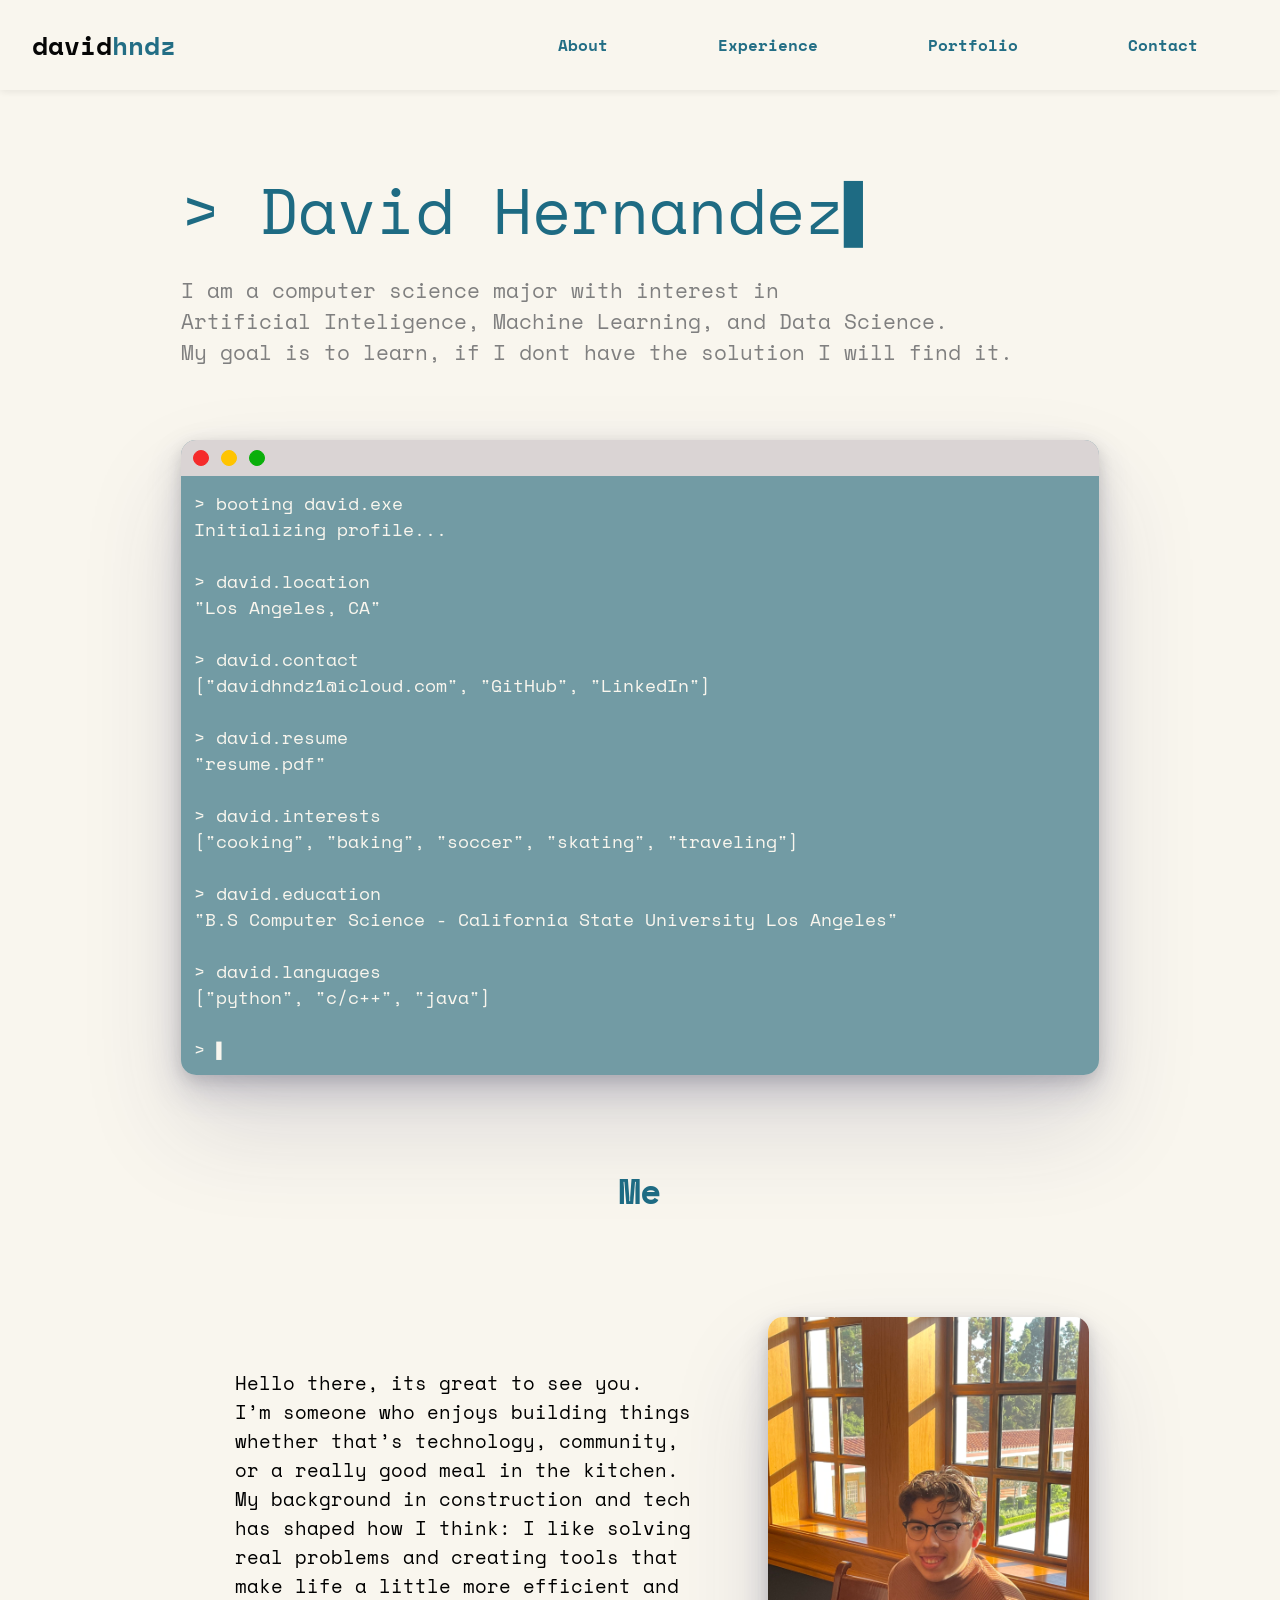
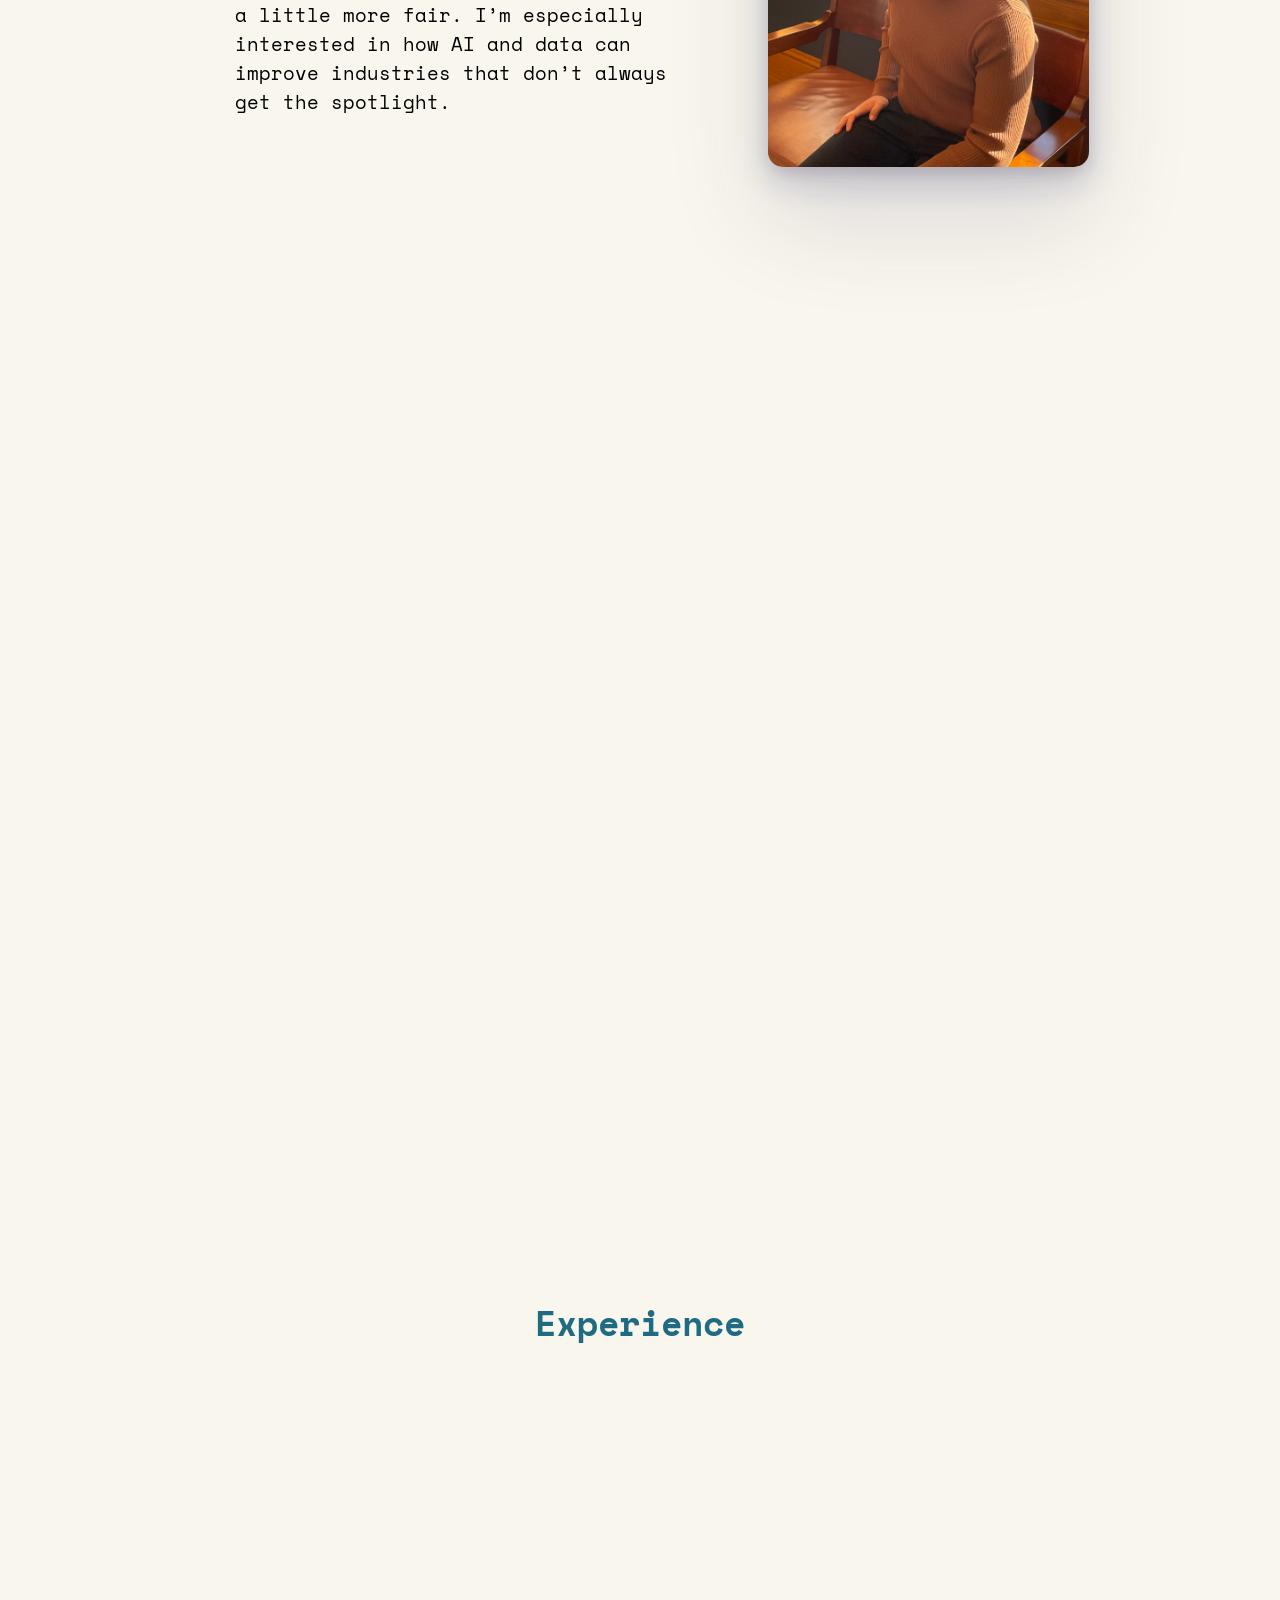
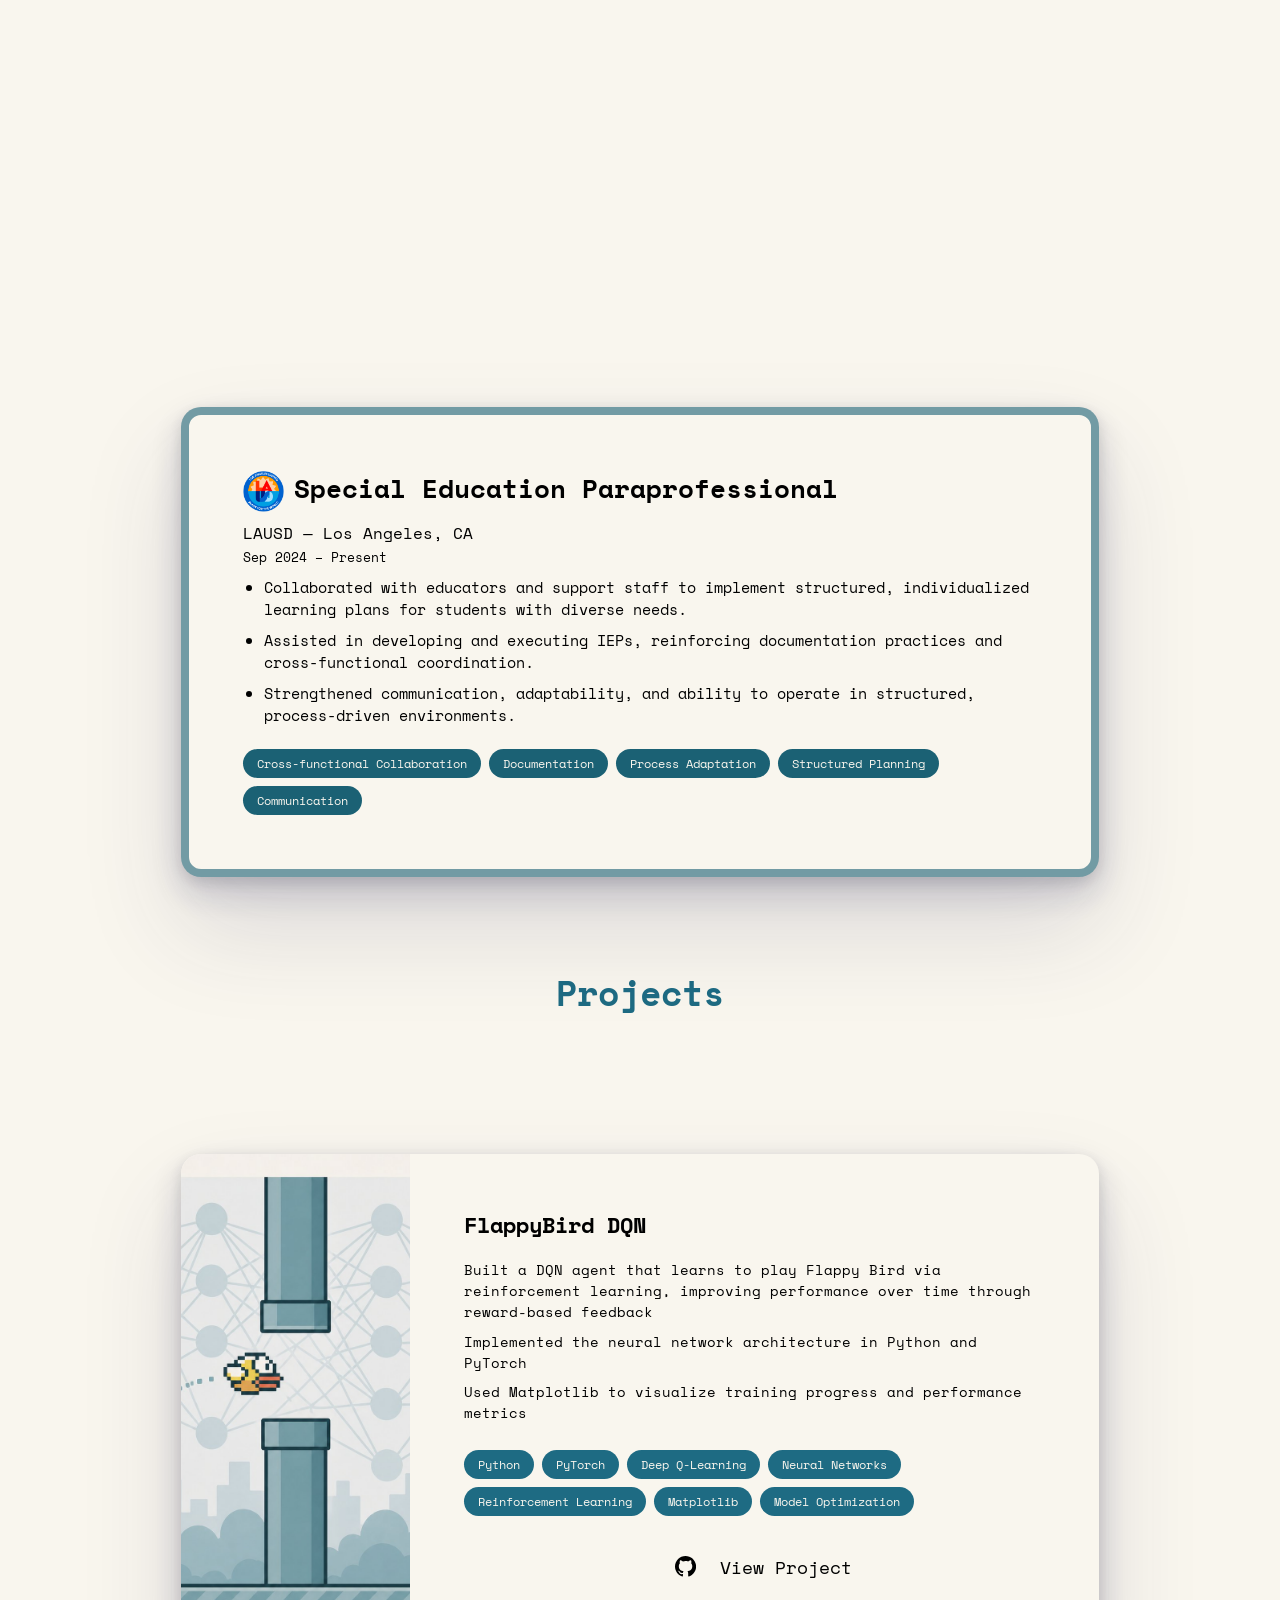
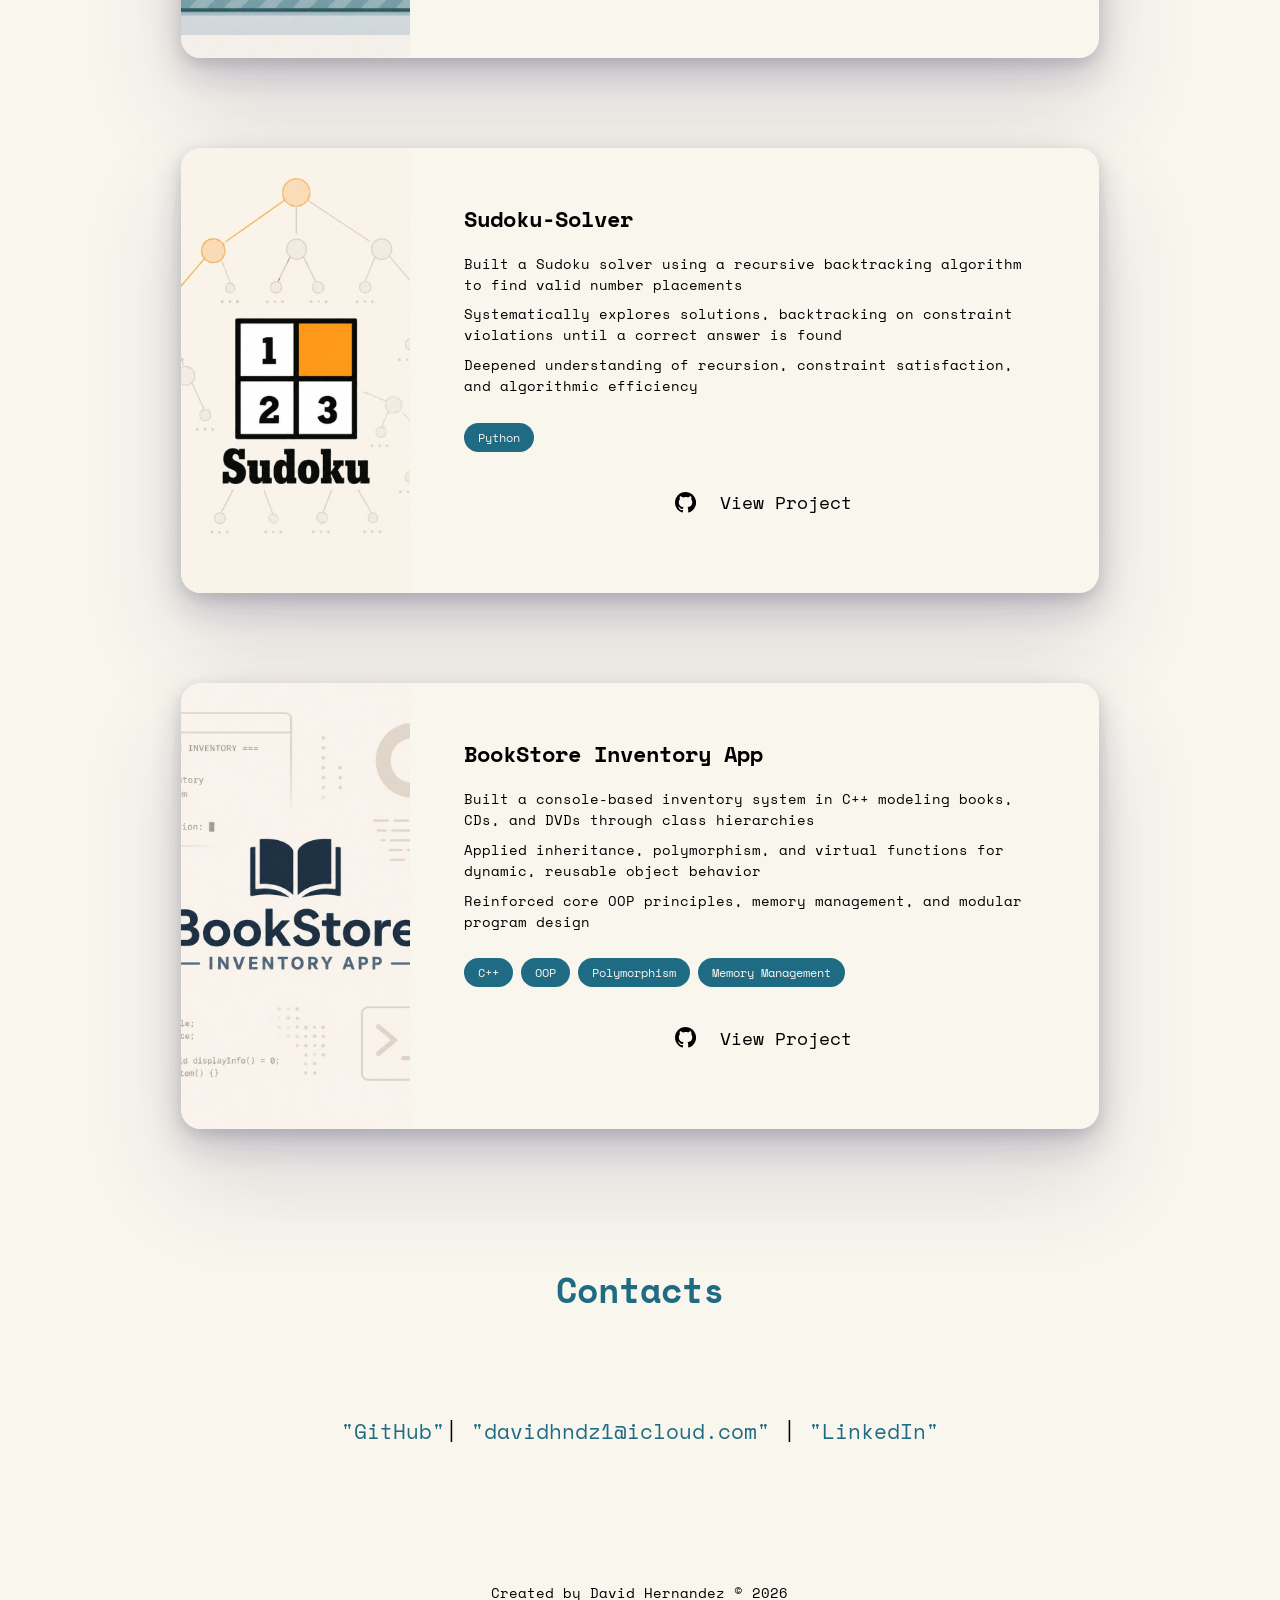
==== commit c6c0739f: "js animations" ====
--- a/index.html
+++ b/index.html
@@ -30,7 +30,7 @@
             
             <div id="home" class="hero-container">
                 <div  class="hero-title">
-                    <p> > David Hernandez</p>
+                    <p>> <span id="typed-name"></span><span class="cursor">▌</span></p>
                 </div>
                 <div class="hero-description">
                     <p>I am a computer science major with interest in <br> 
@@ -45,26 +45,27 @@
                     <div class="about-button yellow"></div>
                     <div class="about-button green"></div>
                 </div>
-                <div class="about-window">
-                <p>> booting david.exe</p>
-                <p>  Initializing profile...</p> <br>
-                <p>> david.location</p>
-                <p>  "Los Angeles, CA"</p> <br>
-                <p>> david.contact</p>
-                <p>  [<a href="mailto:davidhndz1@icloud.com">"davidhndz1@icloud.com"</a>, <a href="https://github.com/davidhndz">"GitHub"</a>, <a href="https://www.linkedin.com/in/davidhndz">"LinkedIn"</a>]</p> <br>
-                <p>> david.resume</p>
-                <a href="files/resume.pdf" download>"resume.pdf"</a> <br>
-                <p>> david.interests</p>
-                <p>  ["cooking", "baking", "soccer",  "skating", "traveling"]</p> <br>
-                <p>> david.education</p>
-                <p>  "B.S Computer Science - California State University Los Angeles"</p> <br>
-                <p>> david.languages</p>
-                <p>  ["python", "c/c++", "java"]</p> <br>
+                <div class="about-window" id="about-window">
+                    <p>> booting david.exe</p>
+                    <p>  Initializing profile...</p> <br>
+                    <p>> david.location</p>
+                    <p>  "Los Angeles, CA"</p> <br>
+                    <p>> david.contact</p>
+                    <p>  [<a href="mailto:davidhndz1@icloud.com">"davidhndz1@icloud.com"</a>, <a href="https://github.com/davidhndz">"GitHub"</a>, <a href="https://www.linkedin.com/in/davidhndz">"LinkedIn"</a>]</p> <br>
+                    <p>> david.resume</p>
+                    <a href="files/resume.pdf" download>"resume.pdf"</a> <br>
+                    <p>> david.interests</p>
+                    <p>  ["cooking", "baking", "soccer",  "skating", "traveling"]</p> <br>
+                    <p>> david.education</p>
+                    <p>  "B.S Computer Science - California State University Los Angeles"</p> <br>
+                    <p>> david.languages</p>
+                    <p>  ["python", "c/c++", "java"]</p> <br>
+                    <p>><span class="cursor"> ▌</span></p>
                 </div>
             </div>
             <h2 id="me" class="section-title">Me</h2>
             <div class="hero-me">
-                <div class="me-card">
+                <div class="me-card hidden-left">
                     <div class="me-text">
                     <p>Hello there, its great to see you.<br>I’m someone who enjoys building things whether that’s technology, community, or a really good meal in the kitchen. My background in construction and tech has shaped how I think: I like solving real problems and creating tools that make life a little more efficient and a little more fair. I’m especially interested in how AI and data can improve industries that don’t always get the spotlight.</p>
                     </div>
@@ -73,7 +74,7 @@
                         <img src="img/me.jpg" alt="A photo of me (David)">
                     </div>
                 </div>
-                <div class="me-card">
+                <div class="me-card hidden-right">
                     <div class="me-text">
                     <p>Outside of work and school, I’m happiest staying active and exploring. I enjoy cooking, traveling to new places, skating when I need to clear my head, and playing soccer whenever I get the chance. I appreciate experiences that challenge me and push me to grow.</p>
                     </div>
@@ -82,7 +83,7 @@
                         <img src="img/skate.jpg" alt="A photo of me skating">
                     </div>
                 </div>
-                <div class="me-card">
+                <div class="me-card hidden-left">
                     <div class="me-text">
                     <p>At the core, I value family, commitment, and curiosity. I believe progress happens when people support each other, share what they know, and aren’t afraid to try something new. I’m always looking to learn, build, and contribute wherever I can.</p>
                     </div>
@@ -94,7 +95,7 @@
             </div>
             <h2 id="experience" class="section-title">Experience</h2>
             <div class="hero-experience">
-                <div class="experience-card">
+                <div class="experience-card hidden-right">
                     <div class="experience-title"><h1><img src="img/HARDLINE-APP-ICON.png" alt="Hardline AI logo">Software Engineer Intern</h1></div>
                     <div class="experience-company">Hardline AI — Santa Monica, CA</div>
                     <div class="experience-date">Oct 2025 – Dec 2025</div>
@@ -115,7 +116,7 @@
                         <span class="exp-badge exp-badge--green">Production Support</span>
                     </div>
                 </div>
-                <div class="experience-card">
+                <div class="experience-card hidden-left">
                     <div class="experience-title"><h1><img src="img/LAUSD_seal.png" alt="LAUSD logo">Special Education Paraprofessional</h1></div>
                     <div class="experience-company">LAUSD — Los Angeles, CA</div>
                     <div class="experience-date">Sep 2024 – Present</div>
@@ -137,7 +138,8 @@
             </div>
             <h2 id="projects" class="section-title">Projects</h2>
             <div class="hero-projects">
-                <div class="project-card">
+
+                <div class="project-card hidden-right">
                     <div class="project-img" style="background-image: url('img/flappybird-project.jpg'); background-size: cover; background-position: center;"></div>
                     <div class="project-content">
                         <div class="project-title"><h1>FlappyBird DQN</h1></div>
@@ -166,7 +168,7 @@
                     </div>
                 </div>
                 
-                <div class="project-card">
+                <div class="project-card hidden-left">
                     <div class="project-img" style="background-image: url('img/sudoku-project.jpg'); background-size: cover; background-position: center;"></div>
                     <div class="project-content">
                         <div class="project-title"><h1>Sudoku-Solver</h1></div>
@@ -188,7 +190,7 @@
                         </div>
                     </div>
                 </div>
-                <div class="project-card">
+                <div class="project-card hidden-right">
                     <div class="project-img" style="background-image: url('img/bookstore-project.jpg'); background-size: cover; background-position: center;"></div>
                     <div class="project-content">
                         <div class="project-title"><h1>BookStore Inventory App</h1></div>
@@ -217,7 +219,7 @@
             <h2 id="contact" class="section-title">Contacts</h2>
             <div class="hero-contact">
                 <div class="contact-list">
-                    <p><a href="mailto:davidhndz1@icloud.com">"davidhndz1@icloud.com"</a> | <a href="https://github.com/davidhndz">"GitHub"</a> | <a href="https://www.linkedin.com/in/davidhndz">"LinkedIn"</a></p>
+                    <p><a href="https://github.com/davidhndz">"GitHub"</a>| <a href="mailto:davidhndz1@icloud.com">"davidhndz1@icloud.com"</a> | <a href="https://www.linkedin.com/in/davidhndz">"LinkedIn"</a></p>
                 </div>
             </div>
             
@@ -245,6 +247,41 @@
             });
         });
     </script>
+    <script>
+        const text = 'David Hernandez';
+        const el = document.getElementById('typed-name');
+        let i = 0;
+        function type() {
+            if (i < text.length) {
+                el.textContent += text[i];
+                i++;
+                setTimeout(type, 150)
+            }
+        }
+        type()
+    </script>
+    <script>
+        const lines = document.querySelectorAll(".about-window p, .about-window a");
+        let delay = 300;
+
+        lines.forEach(line => {
+            setTimeout(()=> {
+                line.classList.add("visible");
+            }, delay);
+            delay += 200;
+        })
+    </script>
+    <script>
+        const observer = new IntersectionObserver((entries)=> {
+            entries.forEach((entry)=> {
+                if (entry.isIntersecting) {
+                    entry.target.classList.add("show")
+                }
+            });
+        })
+        const hiddenElement  = document.querySelectorAll(".hidden-left , .hidden-right, .hidden");
+        hiddenElement.forEach((el)=> observer.observe(el))
+    </script>
 </body>
 
 </html>
--- a/style.css
+++ b/style.css
@@ -19,6 +19,24 @@
 html, body {
     background-color: #f9f6ee;
 }
+.hidden-left {
+    opacity: 0;
+    transform: translateX(-25%);
+    transition: all 1s;
+    transition-delay: 200ms;
+    
+}
+.hidden-right {
+    opacity: 0;
+    transform: translateX(25%);
+    transition: all 1s;
+}
+.show {
+    opacity: 1;
+    filter: blur(0);
+    transform: translateX(0);
+}
+
 .container {
     min-height: 100vh;
     width: 78%;
@@ -97,6 +115,18 @@
     margin-bottom: 2vh;
 }
 
+.cursor {
+    color: #1e6b83;
+    animation: blink 1s step-end infinite;
+}
+.cursor:nth-child(1) {
+    color: #f9f6ee;
+}
+@keyframes blink {
+    0%, 100% { opacity: 1; }
+    50%       { opacity: 0; }
+}
+
 .hero-container .hero-description {
     color: grey;
     font-size: 1.3em;
@@ -166,6 +196,20 @@
     width: 80%;
     margin: 1.5vh 1.5vh 1.5vh 1.5vh;
     
+}
+
+.about-window p,
+.about-window a,
+.about-window br + p {
+    opacity: 0;
+    transform: translateY(4px);
+    transition: opacity 0.3s ease, transform 0.3s ease;
+}
+
+.about-window p.visible,
+.about-window a.visible {
+    opacity: 1;
+    transform: translateY(0);
 }
 
 .section-title {
@@ -255,8 +299,8 @@
     box-shadow: 0 4px 10px rgba(0, 0, 0, .15);
 }
 .project-links {
-    font-size: 0.9em;
-    margin-bottom: 1vh;
+    font-size: 1.1em;
+    margin: 1vh;
     align-self: center;
     color: black;
     
